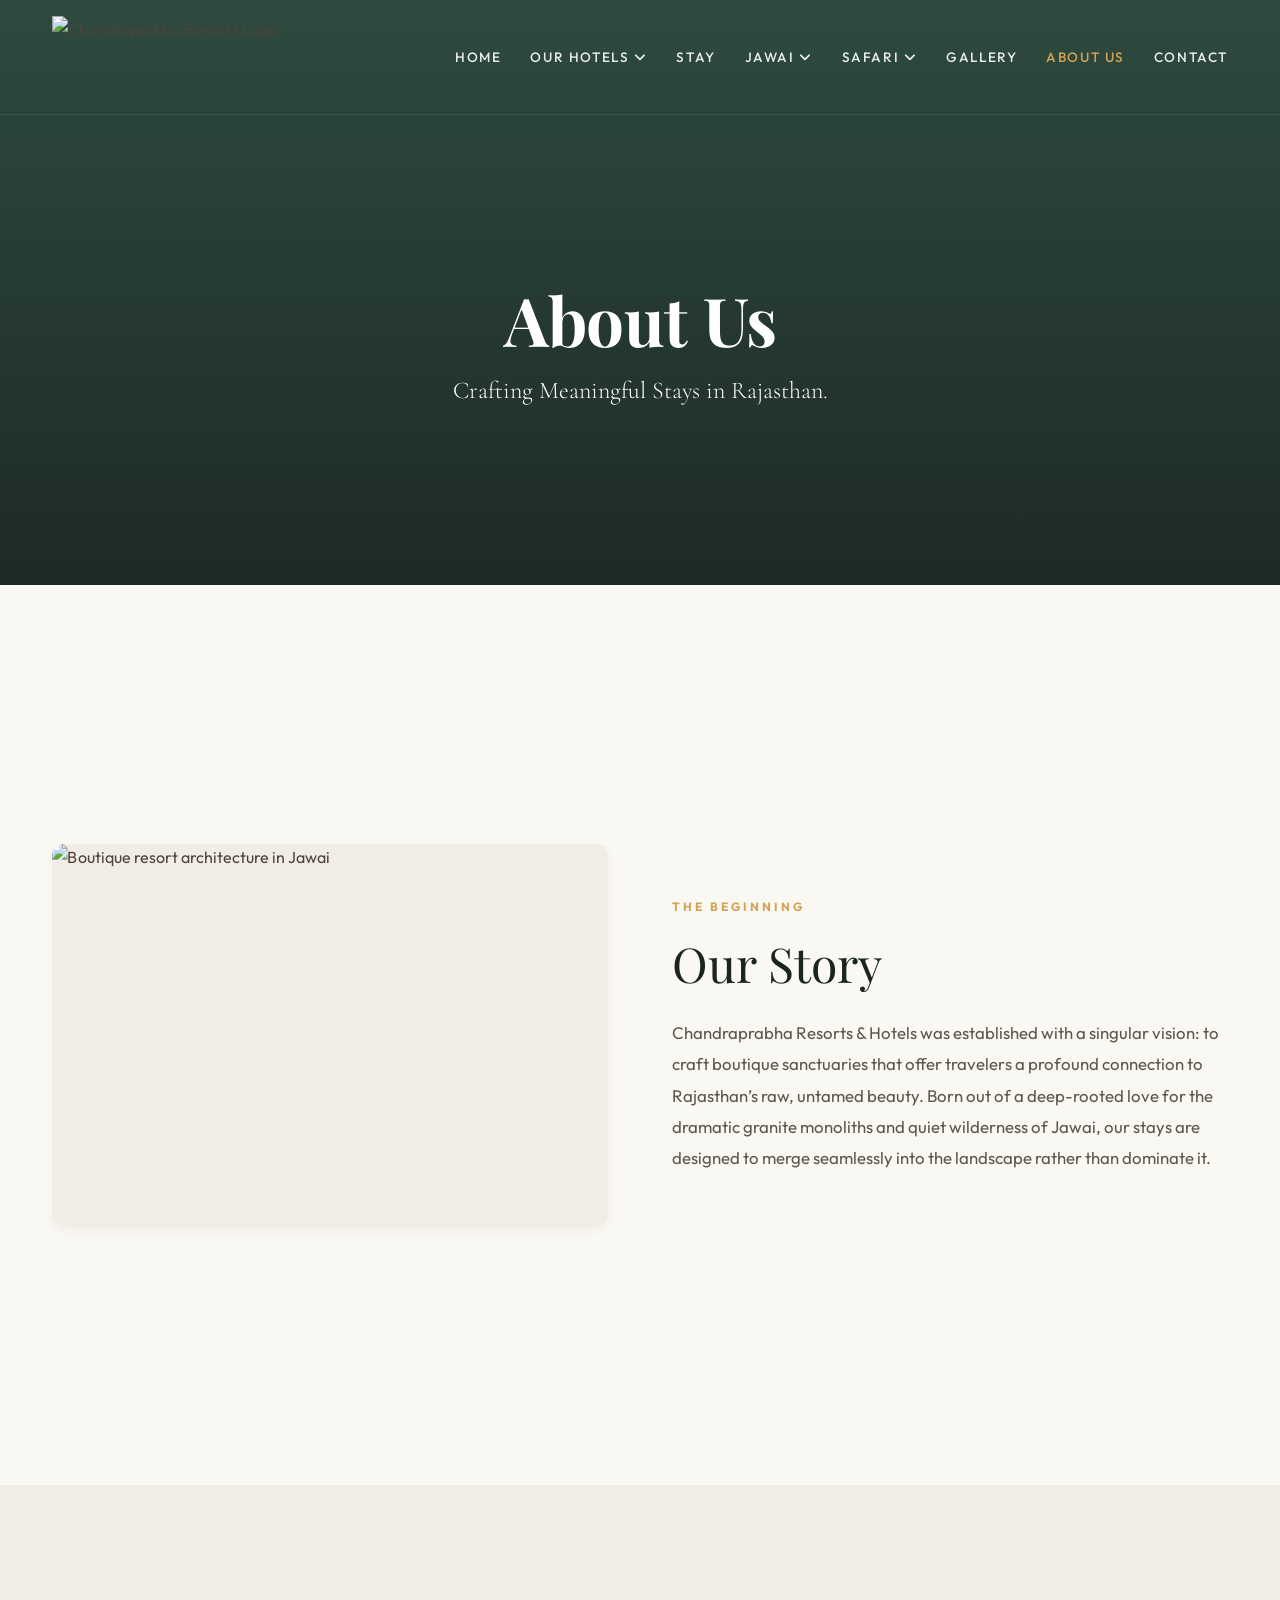
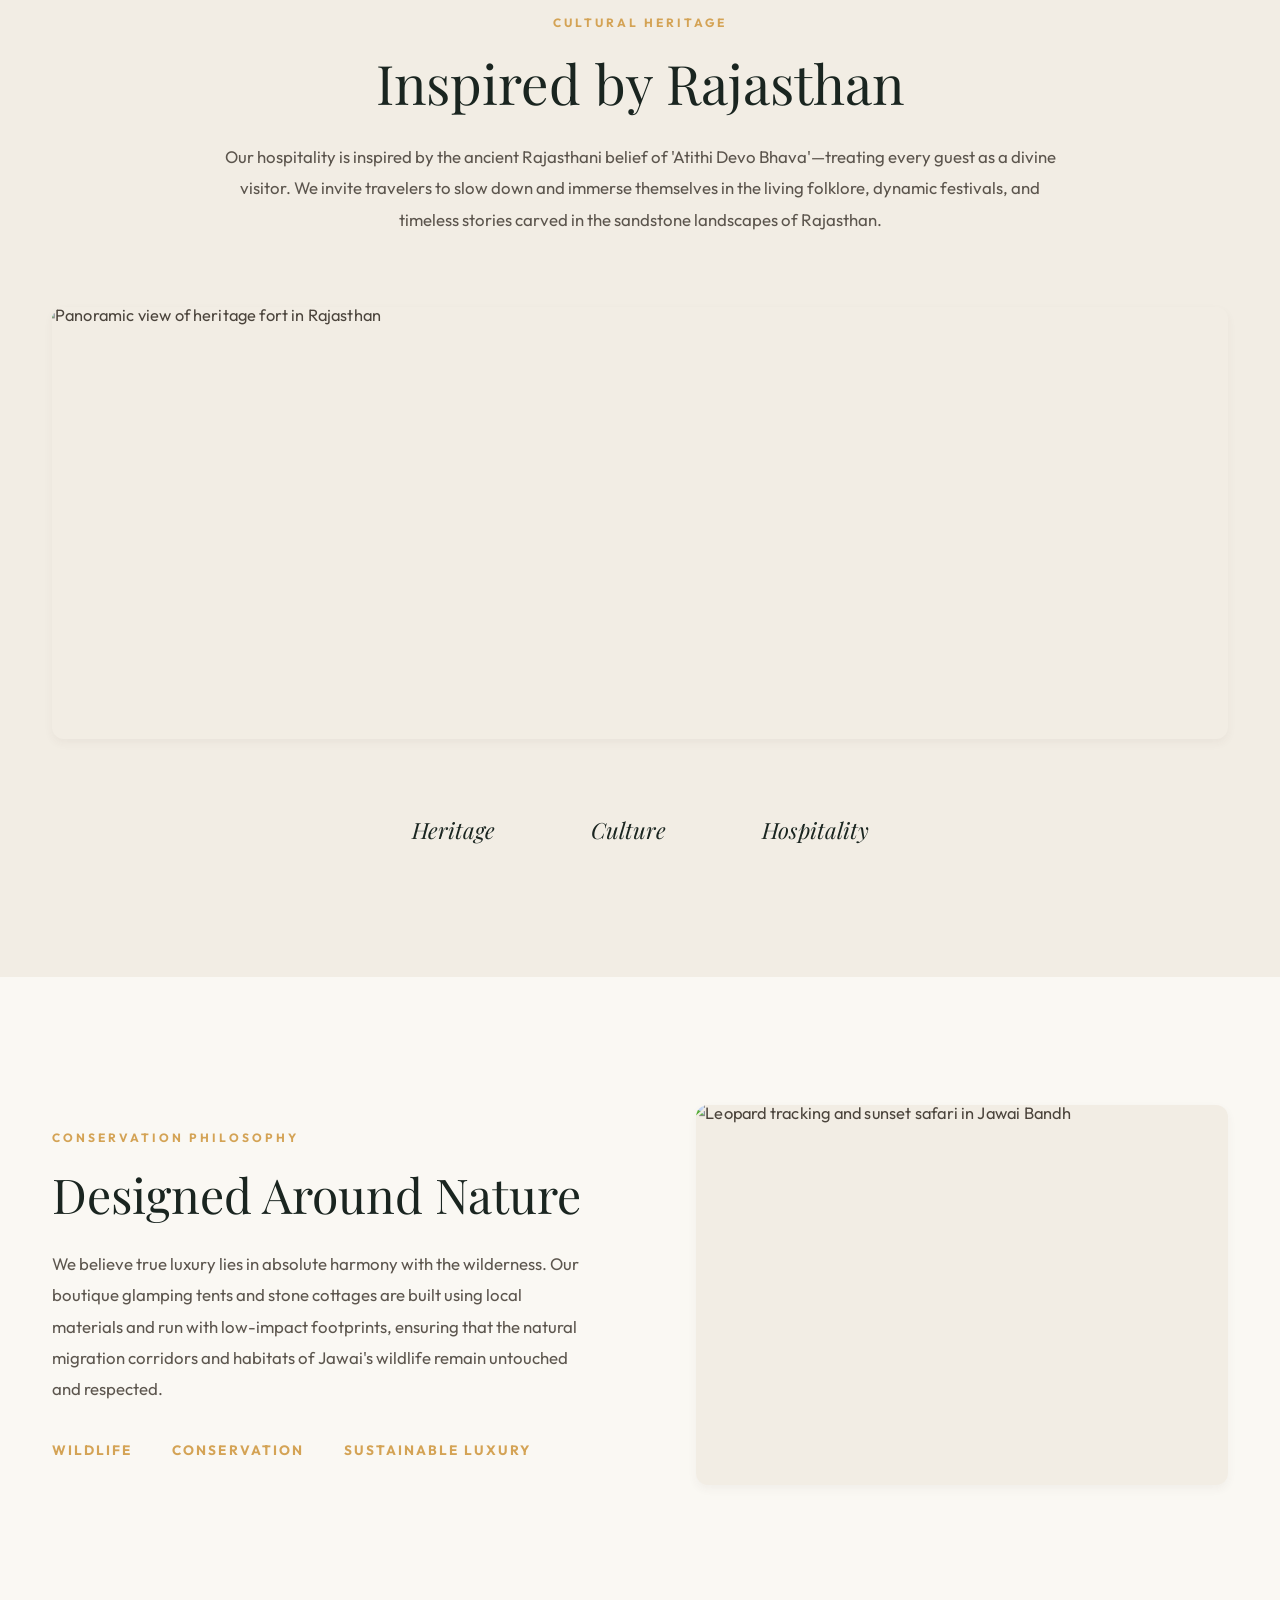
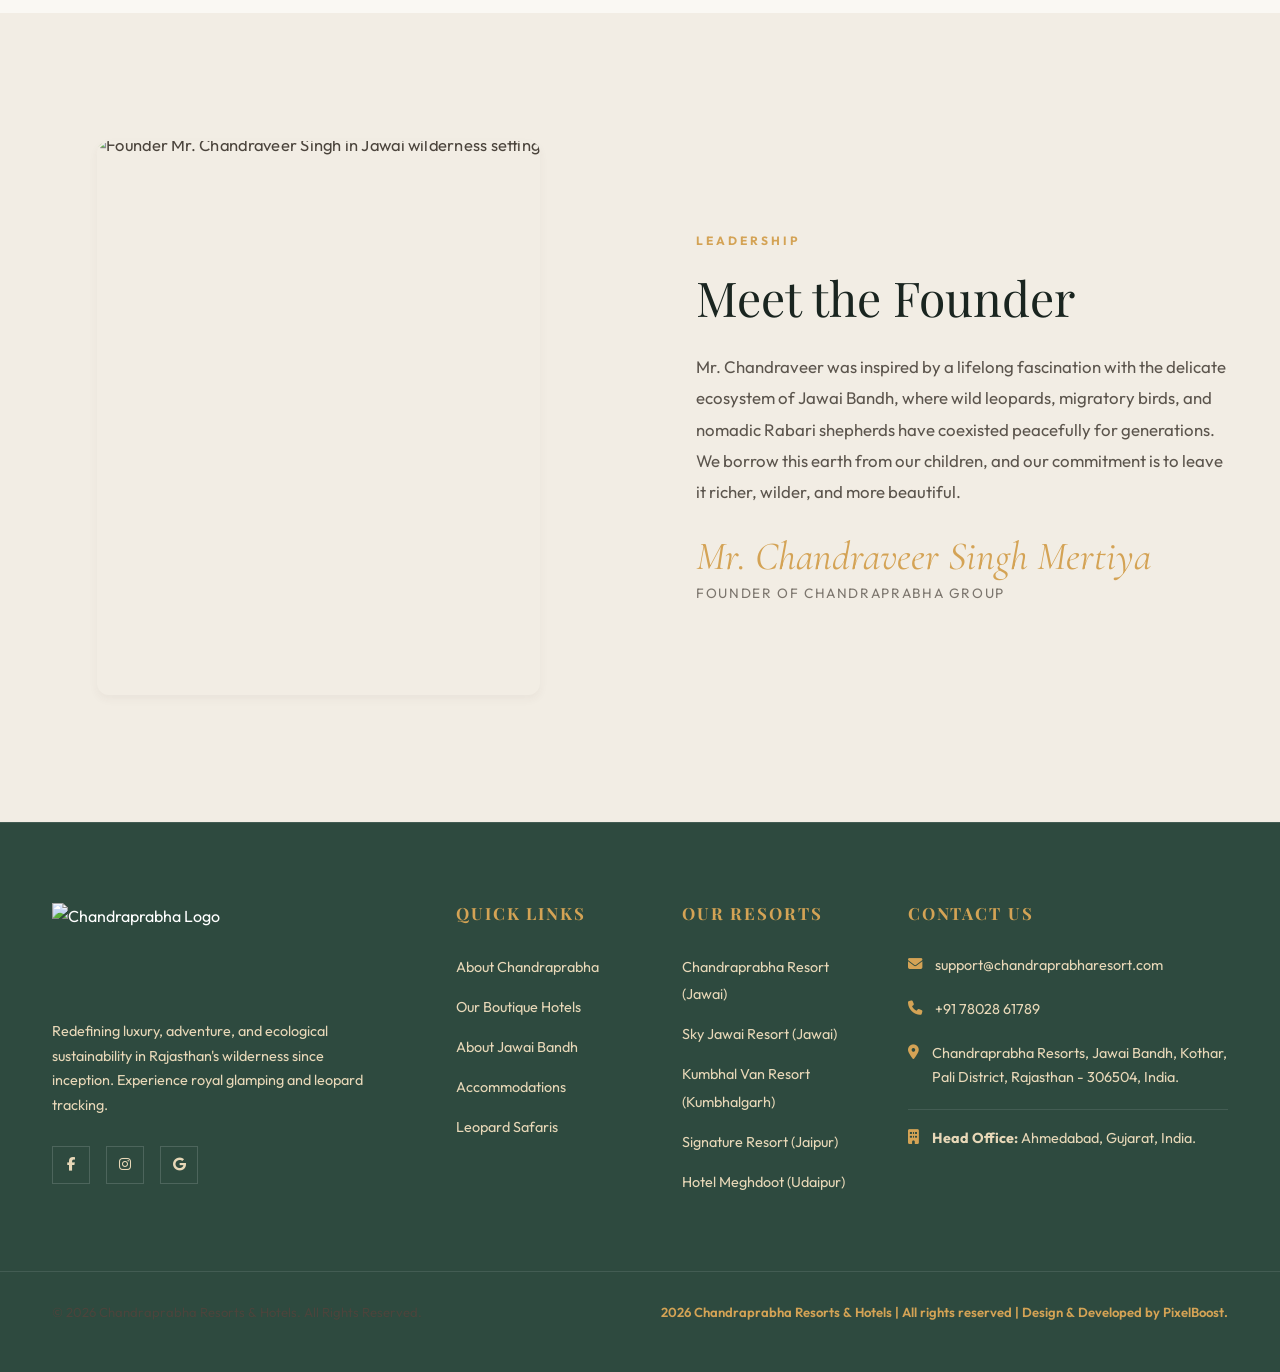
==== about.html @ 7a031c1e "Add files via upload" ====
<!DOCTYPE html>
<html lang="en">

<head>
    <meta charset="UTF-8">
    <meta name="viewport" content="width=device-width, initial-scale=1.0">
    <title>About Us - Chandraprabha Resorts & Hotels</title>

    <!-- Meta Tags -->
    <meta name="keywords"
        content="about chandraprabha resorts, luxury hospitality rajasthan, founder chandraveer singh, jawai eco-resort, boutique luxury stays" />
    <meta name="description"
        content="Discover the story and philosophy behind Chandraprabha Resorts & Hotels. Learn about our founder's vision for combining boutique luxury stays with wilderness conservation." />

    <!-- Google Fonts -->
    <link rel="preconnect" href="https://fonts.googleapis.com">
    <link rel="preconnect" href="https://fonts.gstatic.com" crossorigin>
    <link
        href="https://fonts.googleapis.com/css2?family=Cormorant+Garamond:ital,wght@0,300;0,400;0,500;0,600;0,700;1,300;1,400;1,500;1,600;1,700&family=Outfit:wght@300;400;500;600;700;800&family=Playfair+Display:ital,wght@0,400;0,600;0,700;1,400&display=swap"
        rel="stylesheet">

    <!-- FontAwesome Icons -->
    <link rel="stylesheet" href="https://cdnjs.cloudflare.com/ajax/libs/font-awesome/6.5.2/css/all.min.css"
        integrity="sha512-SnH5WK+bZxgPHs44uWIX+LLJAJ9/2PkPKZ5QiAj6Ta86w+fsb2TkcmfRyVX3pBnMFcV7oQPJkl9QevSCWr3W6A=="
        crossorigin="anonymous" referrerpolicy="no-referrer" />

    <!-- Custom CSS Styles -->
    <link rel="stylesheet" href="style.css">
    <link rel="stylesheet" href="about.css">
</head>

<body class="about-destination-page">

    <!-- Header / Navbar -->
    <header class="site-header">
        <div class="main-nav-container">
            <div class="container flex-between">
                <div class="logo">
                    <a href="index.html">
                        <img src="chandraprabha-logo.png" alt="Chandraprabha Resorts Logo" class="logo-img">
                    </a>
                </div>

                <nav class="navbar" id="navbar">
                    <ul class="nav-menu">
                        <li><a href="index.html#home" class="nav-link">Home</a></li>
                        <li class="dropdown">
                            <a href="hotels.html" class="nav-link dropdown-toggle">Our Hotels <i
                                    class="fa fa-angle-down"></i></a>
                            <ul class="dropdown-menu">
                                <li><a href="hotels.html#chandraprabha-resort">Chandraprabha Resort</a></li>
                                <li><a href="hotels.html#sky-jawai-resort">Sky Jawai Resort</a></li>
                                <li><a href="hotels.html#kumbhal-van-resort">Kumbhal Van Resort</a></li>
                                <li><a href="hotels.html#signature-resort">Signature Resort</a></li>
                                <li><a href="hotels.html#hotel-meghdoot">Hotel Meghdoot</a></li>
                            </ul>
                        </li>
                        <li><a href="index.html#accommodations" class="nav-link">Stay</a></li>
                        <li class="dropdown">
                            <a href="jawai.html" class="nav-link dropdown-toggle">Jawai <i
                                    class="fa fa-angle-down"></i></a>
                            <ul class="dropdown-menu">
                                <li><a href="jawai.html#essence">Overview</a></li>
                                <li><a href="jawai.html#perspectives">Wildlife</a></li>
                                <li><a href="jawai.html#experiences">Experiences</a></li>
                                <li><a href="jawai.html#seasons">Seasons</a></li>
                                <li><a href="jawai.html#travel-info">Travel Guide</a></li>
                                <li><a href="jawai.html#faq">FAQs</a></li>
                            </ul>
                        </li>
                        <li class="dropdown">
                            <a href="draft_safari.html" class="nav-link dropdown-toggle">Safari <i
                                    class="fa fa-angle-down"></i></a>
                            <ul class="dropdown-menu">
                                <li><a href="draft_safari.html#safari-intro">Wildlife Safari</a></li>
                                <li><a href="draft_safari.html#jawai-experience">The Jawai Experience</a></li>
                                <li><a href="draft_safari.html#safari-experiences">Safari Experiences</a></li>
                                <li><a href="draft_safari.html#wildlife-showcase">Jawai Wildlife</a></li>
                                <li><a href="draft_safari.html#plan-safari">Plan Your Safari</a></li>
                            </ul>
                        </li>
                        <li><a href="gallery.html" class="nav-link">Gallery</a></li>
                        <li><a href="about.html" class="nav-link active">About Us</a></li>
                        <li><a href="contact.html" class="nav-link">Contact</a></li>
                    </ul>
                </nav>
            </div>
        </div>
    </header>

    <!-- HERO SECTION -->
    <section class="about-hero-banner">
        <div class="about-hero-bg"
            style="background-image: url('https://images.unsplash.com/photo-1542718610-a1d656d1884c?q=80&w=1600&auto=format&fit=crop');">
        </div>
        <div class="about-hero-overlay"></div>

        <div class="container">
            <div class="about-hero-content">
                <h1>About Us</h1>
                <p>Crafting Meaningful Stays in Rajasthan.</p>
            </div>
        </div>
    </section>

    <!-- SECTION 1 — THE BEGINNING -->
    <section class="about-editorial-section bg-light-cream about-section-beginning">
        <div class="container">
            <div class="editorial-grid-left-img">
                <div class="editorial-img-wrapper aspect-portrait fade-in-left">
                    <img src="https://images.unsplash.com/photo-1582719508461-905c673771fd?q=80&w=800&auto=format&fit=crop"
                        alt="Boutique resort architecture in Jawai">
                </div>
                <div class="editorial-content-col fade-in-right">
                    <span class="editorial-eyebrow">THE BEGINNING</span>
                    <h2 class="editorial-heading">Our Story</h2>
                    <p class="editorial-desc">Chandraprabha Resorts & Hotels was established with a singular vision: to
                        craft boutique sanctuaries that offer travelers a profound connection to Rajasthan’s raw,
                        untamed beauty. Born out of a deep-rooted love for the dramatic granite monoliths and quiet
                        wilderness of Jawai, our stays are designed to merge seamlessly into the landscape rather than
                        dominate it.</p>
                </div>
            </div>
        </div>
    </section>

    <!-- SECTION 2 — INSPIRED BY RAJASTHAN -->
    <section class="about-editorial-section bg-sand">
        <div class="container">
            <div class="editorial-centered fade-in">
                <span class="editorial-eyebrow">CULTURAL HERITAGE</span>
                <h2 class="editorial-heading">Inspired by Rajasthan</h2>
                <p class="editorial-desc">Our hospitality is inspired by the ancient Rajasthani belief of 'Atithi Devo
                    Bhava'—treating every guest as a divine visitor. We invite travelers to slow down and immerse
                    themselves in the living folklore, dynamic festivals, and timeless stories carved in the sandstone
                    landscapes of Rajasthan.</p>
            </div>

            <div class="editorial-panoramic-wrapper fade-in">
                <img src="https://www.ercotravels.com/blog/wp-content/uploads/2024/01/mehrangarh-fort-jodhpur-rajasthan-india.jpg"
                    alt="Panoramic view of heritage fort in Rajasthan">
            </div>

            <ul class="horizontal-highlights-list fade-in">
                <li class="horizontal-highlight-item">Heritage</li>
                <li class="horizontal-highlight-item">Culture</li>
                <li class="horizontal-highlight-item">Hospitality</li>
            </ul>
        </div>
    </section>

    <!-- SECTION 3 — DESIGNED AROUND NATURE -->
    <section class="about-editorial-section bg-light-cream">
        <div class="container">
            <div class="editorial-grid-right-img">
                <div class="editorial-content-col fade-in-left">
                    <span class="editorial-eyebrow">CONSERVATION PHILOSOPHY</span>
                    <h2 class="editorial-heading">Designed Around Nature</h2>
                    <p class="editorial-desc">We believe true luxury lies in absolute harmony with the wilderness. Our
                        boutique glamping tents and stone cottages are built using local materials and run with
                        low-impact footprints, ensuring that the natural migration corridors and habitats of Jawai's
                        wildlife remain untouched and respected.</p>

                    <ul class="nature-highlights-list">
                        <li class="nature-highlight-item">Wildlife</li>
                        <li class="nature-highlight-item">Conservation</li>
                        <li class="nature-highlight-item">Sustainable Luxury</li>
                    </ul>
                </div>
                <div class="editorial-img-wrapper aspect-landscape fade-in-right">
                    <img src="https://images.unsplash.com/photo-1542718610-a1d656d1884c?q=80&w=800&auto=format&fit=crop"
                        alt="Leopard tracking and sunset safari in Jawai Bandh">
                </div>
            </div>
        </div>
    </section>

    <!-- SECTION 4 — MEET THE FOUNDER -->
    <section class="about-editorial-section bg-sand">
        <div class="container">
            <div class="founder-editorial-grid">
                <div class="founder-portrait-wrapper fade-in-left">
                    <img src="https://chandraprabharesort.com/images/Owner-Of-Chandraprabha-Group.webp"
                        alt="Founder Mr. Chandraveer Singh in Jawai wilderness settings">
                </div>
                <div class="founder-editorial-content fade-in-right">
                    <span class="editorial-eyebrow">LEADERSHIP</span>
                    <h2 class="editorial-heading">Meet the Founder</h2>
                    <p class="editorial-desc">Mr. Chandraveer was inspired by a lifelong fascination with the delicate
                        ecosystem of Jawai Bandh, where wild leopards, migratory birds, and nomadic Rabari shepherds
                        have coexisted peacefully for generations. We borrow this earth from our children, and our
                        commitment is to leave it richer, wilder, and more beautiful.</p>

                    <span class="founder-signature">Mr. Chandraveer Singh Mertiya</span>
                    <span class="founder-designation">Founder of Chandraprabha Group</span>
                </div>
            </div>
        </div>
    </section>

    <!-- Homepage Booking Modal (Reused across pages, wireframe links directly with script.js) -->
    <div id="homepage-booking-modal" class="hotels-modal">
        <div class="hotels-modal-content">
            <div class="hotels-modal-header">
                <h3>Bespoke Stay Inquiry</h3>
                <p>Begin planning your journey across our luxury boutique collections.</p>
                <button class="homepage-modal-close" aria-label="Close Modal"
                    style="position: absolute; top: 1.8rem; right: 2.4rem; background: transparent; border: none; color: var(--text-light-muted); font-size: 1.5rem; cursor: pointer;">&times;</button>
            </div>
            <div class="hotels-modal-body">
                <form id="homepage-booking-form" class="hotels-booking-form">
                    <div class="hotels-form-row">
                        <div class="hotels-form-group">
                            <label for="home-book-name">Your Full Name</label>
                            <input type="text" id="home-book-name" placeholder="Mahima Tilwani" required>
                        </div>
                        <div class="hotels-form-group">
                            <label for="home-book-email">Email Address</label>
                            <input type="email" id="home-book-email" placeholder="mahima@example.com" required>
                        </div>
                    </div>

                    <div class="hotels-form-row">
                        <div class="hotels-form-group">
                            <label for="home-book-phone">Phone Number</label>
                            <input type="tel" id="home-book-phone" placeholder="+91 98765 43210" required>
                        </div>
                        <div class="hotels-form-group">
                            <label for="home-book-property">Preferred Property</label>
                            <select id="home-book-property" required>
                                <option value="" disabled selected>Select a stay collection</option>
                                <option value="chandraprabha-resort">Chandraprabha Resort (Jawai)</option>
                                <option value="sky-jawai-resort">Sky Jawai Resort (Jawai)</option>
                                <option value="kumbhal-van-resort">Kumbhal Van Resort (Kumbhalgarh)</option>
                                <option value="signature-resort">Signature Resort, Jaipur (Royal Heritage)</option>
                                <option value="hotel-meghdoot">Hotel Meghdoot, Udaipur (City Comfort)</option>
                            </select>
                        </div>
                    </div>

                    <div class="hotels-form-row">
                        <div class="hotels-form-group">
                            <label for="home-book-checkin">Estimated Check-In</label>
                            <input type="date" id="home-book-checkin" required>
                        </div>
                        <div class="hotels-form-group">
                            <label for="home-book-checkout">Estimated Check-Out</label>
                            <input type="date" id="home-book-checkout" required>
                        </div>
                    </div>

                    <div class="hotels-form-row">
                        <div class="hotels-form-group">
                            <label for="home-book-guests">Guests</label>
                            <select id="home-book-guests" required>
                                <option value="1">1 Guest</option>
                                <option value="2" selected>2 Guests</option>
                                <option value="3">3 Guests</option>
                                <option value="4+">4+ Guests</option>
                            </select>
                        </div>
                        <div class="hotels-form-group">
                            <label for="home-book-requests">Safari or Stay Preferences</label>
                            <input type="text" id="home-book-requests"
                                placeholder="Photography gears, Rabari walks, dietary needs">
                        </div>
                    </div>

                    <div class="hotels-form-group full-width" style="margin-top: 1rem;">
                        <button type="submit" class="btn btn-primary home-submit-btn"
                            style="width: 100%; padding: 1rem;">Submit Inquiry</button>
                    </div>
                </form>
            </div>
        </div>
    </div>

    <!-- Success Modal -->
    <div id="success-modal" class="modal">
        <div class="modal-content glassmorphism">
            <span class="close-modal">&times;</span>
            <div class="modal-icon"><i class="fa-solid fa-circle-check"></i></div>
            <h2>Request Submitted Successfully!</h2>
            <p>Thank you for reaching out to Chandraprabha Resorts. Our reservation manager will contact you at your
                phone number and email shortly with tailored packages and custom pricing.</p>
            <button class="btn btn-primary close-modal-btn">Great, thank you</button>
        </div>
    </div>

    <!-- Footer Section -->
    <footer class="site-footer">
        <div class="container footer-grid">
            <!-- Footer col 1 -->
            <div class="footer-col brand-col">
                <img src="chandraprabha-logo.png" alt="Chandraprabha Logo" class="footer-logo">
                <p>Redefining luxury, adventure, and ecological sustainability in Rajasthan's wilderness since
                    inception. Experience royal glamping and leopard tracking.</p>
                <div class="footer-socials">
                    <a href="https://www.facebook.com/profile.php?id=61554737843110" target="_blank"><i
                            class="fab fa-facebook-f"></i></a>
                    <a href="https://www.instagram.com/chandraprabharesorts_jawai/" target="_blank"><i
                            class="fab fa-instagram"></i></a>
                    <a href="https://g.co/kgs/aW9tJNs" target="_blank"><i class="fab fa-google"></i></a>
                </div>
            </div>

            <!-- Footer col 2 -->
            <div class="footer-col">
                <h4>Quick Links</h4>
                <ul class="footer-links">
                    <li><a href="index.html#about">About Chandraprabha</a></li>
                    <li><a href="hotels.html">Our Boutique Hotels</a></li>
                    <li><a href="jawai.html">About Jawai Bandh</a></li>
                    <li><a href="index.html#accommodations">Accommodations</a></li>
                    <li><a href="draft_safari.html">Leopard Safaris</a></li>
                </ul>
            </div>

            <!-- Footer col 3 -->
            <div class="footer-col">
                <h4>Our Resorts</h4>
                <ul class="footer-links">
                    <li><a href="hotels.html#chandraprabha-resort">Chandraprabha Resort (Jawai)</a></li>
                    <li><a href="hotels.html#sky-jawai-resort">Sky Jawai Resort (Jawai)</a></li>
                    <li><a href="hotels.html#kumbhal-van-resort">Kumbhal Van Resort (Kumbhalgarh)</a></li>
                    <li><a href="hotels.html#signature-resort">Signature Resort (Jaipur)</a></li>
                    <li><a href="hotels.html#hotel-meghdoot">Hotel Meghdoot (Udaipur)</a></li>
                </ul>
            </div>

            <!-- Footer col 4 -->
            <div class="footer-col contact-col">
                <h4>Contact Us</h4>
                <p class="contact-item"><i class="fa-solid fa-envelope"></i> <a
                        href="mailto:support@chandraprabharesort.com">support@chandraprabharesort.com</a></p>
                <p class="contact-item"><i class="fa-solid fa-phone"></i> <a href="tel:+917802861789">+91 78028
                        61789</a></p>
                <p class="contact-item"><i class="fa-solid fa-location-dot"></i> <span>Chandraprabha Resorts, Jawai
                        Bandh, Kothar, Pali District, Rajasthan - 306504, India.</span></p>
                <p class="contact-item head-office"><i class="fa-solid fa-building"></i> <span><strong>Head
                            Office:</strong> Ahmedabad, Gujarat, India.</span></p>
            </div>
        </div>

        <div class="footer-bottom">
            <div class="container flex-between">
                <p>&copy; 2026 Chandraprabha Resorts & Hotels. All Rights Reserved.</p>
                <p class="credits">2026 Chandraprabha Resorts & Hotels | All rights reserved | Design & Developed by
                    <a href="https://pixelboost.in">PixelBoost.</a>
                </p>
            </div>
        </div>
    </footer>

    <!-- Core Scripts -->
    <script src="script.js"></script>
    <script src="about.js"></script>
</body>

</html>
---- style.css ----
/* ==========================================================================
   CHANDRAPRABHA RESORTS & HOTELS - CUSTOMIZED STYLESHEET
   Aesthetic: Desert Luxury / Golden Yellow & Sand
   ========================================================================== */

/* --- Custom Properties / Design System --- */
:root {
    --bg-dark: #2E4A3F;           /* Forest Green (Brand Theme Accent) */
    --bg-dark-accent: #262019;    /* Dark Charcoal Gold */
    --bg-light: #F2EDE4;          /* Bone White */
    --bg-light-accent: #FAF8F3;   /* Warm Ivory */
    
    /* Golden Yellow Theme replacing green */
    --primary: #D4A355;           /* Safari Gold */
    --primary-hover: #C4903A;     /* Golden Tan */
    --primary-rgb: 212, 163, 85;
    
    --secondary: #C4903A;         /* Golden Tan */
    --accent: #E5A93C;            /* Golden Yellow */
    --accent-hover: #C4903A;
    --accent-rgb: 229, 169, 60;
    
    --white: #FFFFFF;
    --hero-overlay: rgba(0, 0, 0, 0.35);
    --card-bg: #FFFFFF;
    --border-color: #E8D8B8;      /* Soft Sand */
    
    /* Typography */
    --font-heading: 'Playfair Display', Georgia, serif;
    --font-body: 'Outfit', sans-serif;
    
    /* Text colors */
    --text-dark: #4B443C;         /* Charcoal Brown */
    --text-headings: #1A2520;     /* Forest Shadow */
    --text-light: #FFFFFF;
    --text-light-muted: #E8D8B8;  /* Soft Sand */
    
    /* Shadows & Transitions */
    --shadow-sm: 0 4px 10px rgba(75, 68, 60, 0.05);
    --shadow-md: 0 10px 30px rgba(26, 37, 32, 0.08);
    --shadow-lg: 0 20px 50px rgba(26, 37, 32, 0.15);
    --transition-smooth: all 0.5s cubic-bezier(0.16, 1, 0.3, 1);
    --transition-fast: all 0.25s cubic-bezier(0.16, 1, 0.3, 1);
}

/* --- Base & Reset --- */
* {
    margin: 0;
    padding: 0;
    box-sizing: border-box;
}

html {
    scroll-behavior: smooth;
    font-size: 16px;
    -webkit-font-smoothing: antialiased;
}

body {
    font-family: var(--font-body);
    font-size: 1rem;
    line-height: 1.7;
    color: var(--text-dark);
    background-color: var(--bg-light);
    overflow-x: hidden;
}

h1, h2, h3, h4, h5, h6 {
    font-family: var(--font-heading);
    color: var(--text-headings);
    font-weight: 700;
    line-height: 1.25;
}

p {
    margin-bottom: 1.2rem;
    font-weight: 400;
    color: var(--text-dark);
}

a {
    text-decoration: none;
    color: inherit;
    transition: var(--transition-fast);
}

img {
    max-width: 100%;
    height: auto;
    display: block;
}

ul {
    list-style: none;
}

/* --- Utility Classes --- */
.container {
    width: 100%;
    max-width: 1240px;
    margin: 0 auto;
    padding: 0 2rem;
}

.flex-between {
    display: flex;
    justify-content: space-between;
    align-items: center;
}

.grid-2 {
    display: grid;
    grid-template-columns: repeat(2, 1fr);
    gap: 3rem;
}

.grid-3 {
    display: grid;
    grid-template-columns: repeat(3, 1fr);
    gap: 1.5rem; /* Reduced gap */
}

.grid-4 {
    display: grid;
    grid-template-columns: repeat(4, 1fr);
    gap: 1.5rem;
}

.py-large {
    padding: 6rem 0;
}

.py-small-section {
    padding: 3rem 0;
}

/* Viewport height section for Highlights */
.full-height-section {
    min-height: 100vh;
    display: flex;
    align-items: center;
    justify-content: center;
    box-sizing: border-box;
}

.mt-large {
    margin-top: 3rem;
}

.mt-medium {
    margin-top: 1.5rem;
}

.text-center {
    text-align: center;
}

.align-center {
    align-items: center;
}

.section-bg-dark {
    background-color: var(--bg-dark);
    color: var(--text-light);
}

.section-bg-dark h1,
.section-bg-dark h2,
.section-bg-dark h3,
.section-bg-dark p {
    color: var(--text-light);
}

.section-bg-dark p {
    color: var(--text-light-muted);
}

.text-accent {
    color: var(--primary) !important;
}

/* --- Section Header Styles --- */
.section-header {
    margin-bottom: 3.5rem;
}

.sub-title {
    font-family: var(--font-body);
    font-size: 0.85rem;
    font-weight: 700;
    text-transform: uppercase;
    letter-spacing: 0.25rem;
    color: var(--primary);
    display: block;
    margin-bottom: 0.75rem;
}

.section-bg-dark .sub-title {
    color: var(--accent);
}

.section-header h2 {
    font-size: 2.5rem;
    margin-bottom: 1rem;
    color: var(--text-headings);
}

.accent-line {
    width: 60px;
    height: 3px;
    background-color: var(--primary);
    margin-bottom: 1.5rem;
}

.section-bg-dark .accent-line {
    background-color: var(--accent);
}

.accent-line.center {
    margin-left: auto;
    margin-right: auto;
}

.section-desc {
    max-width: 650px;
    margin: 0 auto;
    font-size: 1.1rem;
    color: var(--text-dark);
}

/* --- Button Styles (Elliptical Shape) --- */
.btn {
    display: inline-flex;
    align-items: center;
    justify-content: center;
    padding: 0.95rem 2.2rem;
    font-family: var(--font-body);
    font-size: 0.85rem;
    font-weight: 600;
    text-transform: uppercase;
    letter-spacing: 0.15rem;
    border-radius: 50px; /* ellipse/pill shape */
    border: 2px solid transparent;
    cursor: pointer;
    transition: var(--transition-fast);
}

.btn-primary {
    background-color: var(--primary);
    color: var(--white);
}

.btn-primary:hover {
    background-color: var(--primary-hover);
    transform: translateY(-2px);
    box-shadow: 0 10px 20px rgba(var(--primary-rgb), 0.2);
}

.btn-accent {
    background-color: var(--accent);
    color: var(--white);
}

.btn-accent:hover {
    background-color: var(--accent-hover);
    transform: translateY(-2px);
    box-shadow: 0 10px 20px rgba(var(--accent-rgb), 0.2);
}

.btn-outline {
    background-color: transparent;
    border-color: var(--white);
    color: var(--white);
}

.btn-outline:hover {
    background-color: var(--white);
    color: var(--bg-dark);
    transform: translateY(-2px);
}

.btn-primary-link {
    font-family: var(--font-body);
    font-size: 0.85rem;
    font-weight: 700;
    text-transform: uppercase;
    letter-spacing: 0.1rem;
    color: var(--primary);
    display: inline-flex;
    align-items: center;
    gap: 0.5rem;
}

.btn-primary-link i {
    transition: transform 0.25s ease;
}

.btn-primary-link:hover {
    color: var(--primary-hover);
}

.btn-primary-link:hover i {
    transform: translateX(5px);
}

.btn-block {
    display: flex;
    width: 100%;
}

.btn-sm {
    padding: 0.6rem 1.4rem;
    font-size: 0.75rem;
}

/* --- Header / Navbar --- */
.site-header {
    position: absolute;
    top: 0;
    left: 0;
    width: 100%;
    z-index: 1000;
    transition: var(--transition-smooth);
}

/* Main Nav Container padding adjusted for larger logo size */
.main-nav-container {
    padding: 1rem 0; 
    transition: var(--transition-smooth);
    border-bottom: 1px solid rgba(255,255,255,0.08);
}

/* ── Sticky: white navbar with earthy-green text ── */
.site-header.sticky {
    position: fixed;
    top: 0;
    background-color: #ffffff;
    box-shadow: 0 2px 20px rgba(26, 37, 32, 0.10);
}

.site-header.sticky .main-nav-container {
    padding: 0.5rem 0;
    background-color: rgba(255, 255, 255, 0.97);
    backdrop-filter: blur(12px);
    border-bottom: 1px solid rgba(44, 59, 46, 0.10);
}

.logo-img {
    height: 82px; /* Increased logo size further */
    width: auto;
    display: block;
    transition: var(--transition-smooth);
}

.site-header.sticky .logo-img {
    height: 60px; /* Increased sticky logo size */
}

/* Nav Menu */
.nav-menu {
    display: flex;
    gap: 1.8rem;
}

.nav-link {
    font-family: var(--font-body);
    font-size: 0.85rem;
    font-weight: 500;
    text-transform: uppercase;
    letter-spacing: 0.1rem;
    color: rgba(255, 255, 255, 0.9);
    padding: 0.5rem 0;
    position: relative;
    transition: color 0.25s ease;
}

/* Underline hover effect removed */
.nav-link::after {
    display: none !important;
}

.nav-link:hover, .nav-link.active {
    color: var(--primary);
}

/* Sticky state — earthy green matching logo */
.site-header.sticky .nav-link {
    color: #2C3B2E;   /* earthy forest green — logo palette */
}

.site-header.sticky .nav-link:hover,
.site-header.sticky .nav-link.active {
    color: var(--primary);  /* golden on hover stays the same */
}

/* Mobile hamburger bars go dark on white nav */
.site-header.sticky .mobile-nav-toggle .bar {
    background-color: #2C3B2E;
}

/* Dropdown Menu */
.dropdown {
    position: relative;
}

.dropdown-menu {
    position: absolute;
    top: 100%;
    left: 50%;
    transform: translateX(-50%) translateY(20px);
    background-color: var(--bg-dark);
    border: 1px solid rgba(255,255,255,0.1);
    min-width: 220px;
    opacity: 0;
    visibility: hidden;
    transition: var(--transition-fast);
    box-shadow: var(--shadow-lg);
    z-index: 100;
    padding: 0.75rem 0;
}

.dropdown:hover .dropdown-menu {
    opacity: 1;
    visibility: visible;
    transform: translateX(-50%) translateY(5px);
}

.dropdown-menu a {
    display: block;
    padding: 0.6rem 1.5rem;
    font-size: 0.8rem;
    font-weight: 500;
    text-transform: uppercase;
    letter-spacing: 0.08rem;
    color: rgba(255,255,255,0.8);
}

.dropdown-menu a:hover {
    background-color: rgba(212, 163, 85, 0.1);
    color: var(--primary);
}

/* Sticky dropdown — white bg, earthy green text */
.site-header.sticky .dropdown-menu {
    background-color: #ffffff;
    border: 1px solid rgba(44, 59, 46, 0.12);
    box-shadow: 0 8px 30px rgba(26, 37, 32, 0.10);
}

.site-header.sticky .dropdown-menu a {
    color: #2C3B2E;
}

.site-header.sticky .dropdown-menu a:hover {
    background-color: rgba(212, 163, 85, 0.08);
    color: var(--primary);
}

.nav-action {
    display: flex;
    align-items: center;
    gap: 1.5rem;
}

/* Mobile Nav Toggle */
.mobile-nav-toggle {
    display: none;
    flex-direction: column;
    justify-content: space-between;
    width: 26px;
    height: 19px;
    background: transparent;
    border: none;
    cursor: pointer;
    padding: 0;
    z-index: 1100;
}

.mobile-nav-toggle .bar {
    width: 100%;
    height: 2px;
    background-color: #fff;
    transition: var(--transition-fast);
}

/* --- Hero Slider (Constant Centered Text Layout) --- */
.hero-slider-section {
    position: relative;
    height: 100vh;
    min-height: 650px;
    overflow: hidden;
}

.hero-slider {
    position: relative;
    height: 100%;
    width: 100%;
}

.hero-slide {
    position: absolute;
    top: 0;
    left: 0;
    width: 100%;
    height: 100%;
    background-size: cover;
    background-position: center;
    background-repeat: no-repeat;
    opacity: 0;
    visibility: hidden;
    transition: opacity 0.3s cubic-bezier(0.4, 0, 0.2, 1), visibility 0.3s; /* Smooth 0.3s transition */
    display: flex;
    align-items: center;
    z-index: 1;
}

.hero-slide.active {
    opacity: 1;
    visibility: visible;
    z-index: 2;
}

/* Constant text overlay styled in center of slider */
.hero-overlay-container {
    position: absolute;
    top: 0;
    left: 0;
    width: 100%;
    height: 100%;
    display: flex;
    align-items: center;
    justify-content: center;
    z-index: 5;
}

.hero-content {
    color: var(--white);
    max-width: 900px;
    padding: 0 2rem;
    display: flex;
    flex-direction: column;
    align-items: center;
    justify-content: center;
    text-align: center;
}

.hero-badge {
    font-size: 0.85rem;
    font-weight: 700;
    text-transform: uppercase;
    letter-spacing: 0.3rem;
    color: var(--primary);
    margin-bottom: 1.2rem;
    display: block;
    line-height: 1.2;
}

.hero-content h1 {
    font-size: clamp(2rem, 5.5vw, 4.5rem);
    color: var(--white);
    line-height: 1.15;
    margin-top: 0.5rem;
    margin-bottom: 1.5rem;
    word-wrap: break-word;
    overflow-wrap: break-word;
}

.hero-content h1 span {
    font-style: italic;
    color: var(--primary);
}

.hero-content p {
    font-size: clamp(0.95rem, 1.8vw, 1.15rem);
    color: rgba(255, 255, 255, 0.9);
    max-width: 700px;
    margin-bottom: 2.5rem;
    line-height: 1.6;
}

.hero-buttons {
    display: flex;
    justify-content: center;
    gap: 1.5rem;
    width: 100%;
}

/* Slider Controls */
.slider-nav {
    position: absolute;
    bottom: 4rem;
    right: 2rem;
    display: flex;
    gap: 0.75rem;
    z-index: 10;
}

.slider-btn {
    width: 46px;
    height: 46px;
    border-radius: 0;
    border: 1px solid rgba(255,255,255,0.25);
    background-color: rgba(26, 37, 32, 0.4);
    color: var(--white);
    cursor: pointer;
    display: flex;
    align-items: center;
    justify-content: center;
    transition: var(--transition-fast);
}

.slider-btn:hover {
    background-color: var(--primary);
    border-color: var(--primary);
}

/* Slider Pagination Dots */
.slider-dots {
    position: absolute;
    bottom: 4rem;
    left: 2rem;
    display: flex;
    gap: 0.6rem;
    z-index: 10;
}

.slider-dots .dot {
    width: 10px;
    height: 10px;
    border-radius: 50%;
    background-color: rgba(255,255,255,0.3);
    cursor: pointer;
    transition: var(--transition-fast);
}

.slider-dots .dot.active {
    background-color: var(--primary);
    transform: scale(1.3);
}

/* ============================================================
   HERO VIDEO SECTION
   ============================================================ */
.hero-video-section {
    position: relative;
    width: 100%;
    height: 100vh;
    min-height: 600px;
    overflow: hidden;
}

/* Full-cover video container */
.video-background-container {
    position: absolute;
    inset: 0;
    z-index: 0;
}

.video-background-container video {
    width: 100%;
    height: 100%;
    object-fit: cover;
    object-position: center;
    display: block;
}

/* Gradient overlay — darker at bottom so text pops */
.video-overlay {
    position: absolute;
    inset: 0;
    background: linear-gradient(
        to bottom,
        rgba(26, 37, 32, 0.10) 0%,
        rgba(26, 37, 32, 0.08) 40%,
        rgba(26, 37, 32, 0.72) 100%
    );
    z-index: 1;
}

/* Content block — pinned to bottom-center inside video */
.hero-video-content {
    position: absolute;
    bottom: 5.5rem;
    left: 0;
    right: 0;
    z-index: 5;
    text-align: center;
    padding: 0 2rem;
    display: flex;
    flex-direction: column;
    align-items: center;
    gap: 1.4rem;
}

/* Title in theme golden-yellow */
.hero-video-title {
    font-family: var(--font-heading);
    font-size: clamp(1.8rem, 4vw, 3.6rem);
    font-weight: 700;
    color: var(--primary);          /* Safari Gold — matches theme */
    line-height: 1.2;
    letter-spacing: 0.02em;
    text-shadow: 0 2px 24px rgba(0, 0, 0, 0.55);
    margin: 0;
}

/* Hero buttons row (Explore sits just below title) */
.hero-buttons {
    display: flex;
    justify-content: center;
    gap: 1.2rem;
}

/* ─── Video Controls: bottom-left, transparent / frosted glass ─── */
.video-controls {
    position: absolute;
    bottom: 2rem;
    left: 2rem;
    z-index: 10;
    display: flex;
    gap: 0.55rem;
    align-items: center;
}

.video-control-btn {
    width: 38px;
    height: 38px;
    border-radius: 50%;
    background-color: rgba(255, 255, 255, 0.10);
    border: 1px solid rgba(255, 255, 255, 0.22);
    color: rgba(255, 255, 255, 0.82);
    cursor: pointer;
    display: flex;
    align-items: center;
    justify-content: center;
    font-size: 0.88rem;
    transition: var(--transition-fast);
    backdrop-filter: blur(8px);
    -webkit-backdrop-filter: blur(8px);
    padding: 0;
    outline: none;
}

.video-control-btn:hover {
    background-color: rgba(212, 163, 85, 0.28);
    border-color: var(--primary);
    color: var(--primary);
}

/* Responsive */
@media (max-width: 768px) {
    .hero-video-content {
        bottom: 4rem;
    }
    .hero-video-title {
        font-size: clamp(1.5rem, 6vw, 2.4rem);
    }
    .video-controls {
        bottom: 1.2rem;
        left: 1.2rem;
    }
}

/* --- Highlights Section --- */
.highlights-section {
    background-color: var(--bg-light-accent);
    border-bottom: 1px solid var(--border-color);
}

.highlight-card {
    background-color: var(--white);
    border: 1px solid var(--border-color);
    box-shadow: var(--shadow-sm);
    transition: var(--transition-smooth);
    display: flex;
    flex-direction: column;
    overflow: hidden;
}

.highlight-card:hover {
    transform: translateY(-5px);
    box-shadow: var(--shadow-md);
}

.highlight-img-wrapper {
    width: 100%;
    height: 220px; /* Slightly taller for full screen balance */
    overflow: hidden;
}

.highlight-img {
    width: 100%;
    height: 100%;
    object-fit: cover;
    transition: transform 0.6s ease;
}

.highlight-card:hover .highlight-img {
    transform: scale(1.05);
}

.highlight-content {
    padding: 1.8rem;
}

.highlight-content h3 {
    font-size: 1.25rem;
    margin-bottom: 0.6rem;
    color: var(--text-headings);
}

.highlight-content p {
    font-size: 0.9rem;
    margin-bottom: 0;
    color: var(--text-dark);
    line-height: 1.5;
}

/* --- Highlights Redesign Section (Two-Column Split) --- */
.highlights-redesign-section {
    background-color: var(--bg-light-accent);
    padding-top: 5rem;
    padding-bottom: 0;
    overflow: hidden;
}

.highlights-section-header {
    margin-bottom: 3.5rem;
}

.highlights-section-header .main-title {
    font-size: clamp(2rem, 3.5vw, 2.8rem);
    color: var(--text-headings);
    margin-bottom: 1rem;
}

.intro-desc-p {
    font-size: 1.05rem;
    color: var(--text-dark);
    max-width: 620px;
    margin: 0 auto;
    line-height: 1.7;
}

.highlight-text-link {
    color: var(--primary);
    font-weight: 600;
}

/* Full-width two-column split container */
.highlights-split-container {
    display: grid;
    grid-template-columns: 1fr 1fr;
    min-height: 540px;
    width: 100%;
    margin-top: 3rem;
}

/* --- Left Column --- */
.highlight-split-left {
    position: relative;
    background-color: var(--bg-light-accent);
    display: flex;
    flex-direction: column;
    align-items: center;
    padding: 0 2rem 0 2rem;
    overflow: hidden;
}

/* Large watermark brand text */
.brand-signature-wrapper {
    width: 100%;
    overflow: hidden;
    margin-bottom: 1rem;
    text-align: center;
}

.brand-signature-text {
    font-family: var(--font-heading);
    font-size: clamp(1.6rem, 3.2vw, 2.8rem);
    font-weight: 300;
    letter-spacing: 0.18em;
    text-transform: uppercase;
    color: transparent;
    -webkit-text-stroke: 1.5px rgba(180, 150, 100, 0.4);
    display: inline-block;
    line-height: 1;
    white-space: nowrap;
    user-select: none;
    width: 100%;
    text-align: center;
}

/* Single image */
.highlight-split-image-container {
    width: 100%;
    flex: 1;
    overflow: hidden;
    max-height: 380px;
}

.highlight-split-image {
    width: 100%;
    height: 100%;
    object-fit: cover;
    object-position: center;
    display: block;
    transition: transform 0.8s ease;
}

.highlight-split-image-container:hover .highlight-split-image {
    transform: scale(1.04);
}

/* --- Right Column --- */
.highlight-split-right {
    background-color: var(--bg-light);
    display: flex;
    align-items: center;
}

.highlight-beige-card {
    padding: 4rem 3.5rem 4rem 3.5rem;
    width: 100%;
}

.card-sub-title {
    font-family: var(--font-body);
    font-size: 0.8rem;
    font-weight: 700;
    text-transform: uppercase;
    letter-spacing: 0.3rem;
    color: var(--primary);
    display: block;
    margin-bottom: 1rem;
}

.card-title {
    font-size: clamp(1.8rem, 3vw, 2.6rem);
    color: var(--text-headings);
    margin-bottom: 1.5rem;
    line-height: 1.2;
}

.highlight-desc-p {
    font-size: 0.95rem;
    color: var(--text-dark);
    line-height: 1.75;
    margin-bottom: 1.2rem;
}

/* Responsive: stack on mobile */
@media (max-width: 900px) {
    .highlights-split-container {
        grid-template-columns: 1fr;
    }

    .highlight-split-left {
        padding: 3rem 2rem;
        min-height: 360px;
    }

    .highlight-split-image-container {
        max-height: 280px;
    }

    .brand-signature-text {
        font-size: 1.4rem;
        letter-spacing: 0.12em;
    }

    .highlight-beige-card {
        padding: 3rem 2rem;
    }
}

/* --- About Section (Light background now) --- */
.about-section {
    background-color: var(--bg-light-accent);
}

.stats-grid {
    display: flex;
    gap: 2.5rem;
    margin-top: 2.5rem;
}

.stat-number {
    font-family: var(--font-heading);
    font-size: 2.5rem;
    font-weight: 700;
    color: var(--primary);
    display: block;
    line-height: 1;
}

.stat-label {
    font-size: 0.85rem;
    text-transform: uppercase;
    letter-spacing: 0.08rem;
    color: var(--text-dark);
}

.image-wrapper-about {
    position: relative;
    height: 480px;
    width: 100%;
}

.img-back {
    position: absolute;
    bottom: 0;
    left: 0;
    width: 75%;
    height: 75%;
    object-fit: cover;
    box-shadow: var(--shadow-md);
}

.img-front {
    position: absolute;
    top: 0;
    right: 0;
    width: 70%;
    height: 75%;
    object-fit: cover;
    border: 6px solid var(--bg-light-accent);
    box-shadow: var(--shadow-lg);
    z-index: 2;
}

/* --- Properties Section (Grid of 5 Hotels, Expanded width & reduced whitespace) --- */
.hotels-grid.compact-grid {
    display: grid;
    grid-template-columns: repeat(6, 1fr);
    gap: 1.2rem; /* Reduced gap/whitespaces between cards */
}

/* Grid item spanning to maximize width */
.hotels-grid.compact-grid .property-card:nth-child(1),
.hotels-grid.compact-grid .property-card:nth-child(2),
.hotels-grid.compact-grid .property-card:nth-child(3) {
    grid-column: span 2;
}

.hotels-grid.compact-grid .property-card:nth-child(4) {
    grid-column: 2 / span 2;
}

.hotels-grid.compact-grid .property-card:nth-child(5) {
    grid-column: 4 / span 2;
}

/* ============================================================
   HOTELS MINIMAL CUSTOM GRID (2 on Row 1, 3 on Row 2)
   ============================================================ */
.hotels-grid-minimal {
    display: grid;
    grid-template-columns: repeat(6, 1fr);
    gap: 2.4rem;
    padding-top: 2.4rem;
    padding-bottom: 4rem;
}

/* Card 1 & 2 span 3 columns each (2 items in row 1) */
.hotels-grid-minimal .hg-card:nth-child(1),
.hotels-grid-minimal .hg-card:nth-child(2) {
    grid-column: span 3;
}

/* Card 3, 4 & 5 span 2 columns each (3 items in row 2) */
.hotels-grid-minimal .hg-card:nth-child(3),
.hotels-grid-minimal .hg-card:nth-child(4),
.hotels-grid-minimal .hg-card:nth-child(5) {
    grid-column: span 2;
}

/* Card 5 alone on row — centered, half-width */
.hg-card-wide {
    grid-column: 1 / -1;
    max-width: 50%;
    justify-self: center;
    width: 100%;
}

.hg-card {
    background: var(--white);
    display: flex;
    flex-direction: column;
    border-bottom: 2px solid transparent;
    transition: border-color 0.3s ease, box-shadow 0.3s ease;
}

.hg-card:hover {
    border-bottom-color: var(--primary);
    box-shadow: 0 6px 28px rgba(26, 37, 32, 0.07);
}

/* Image */
.hg-img {
    position: relative;
    overflow: hidden;
    height: 280px;
    background: var(--bg-dark);
}

.hg-img img {
    width: 100%;
    height: 100%;
    object-fit: cover;
    display: block;
    transition: transform 0.7s ease;
}

.hg-card:hover .hg-img img {
    transform: scale(1.04);
}

/* Tag */
.hg-tag {
    position: absolute;
    top: 1rem;
    left: 0;
    background: var(--primary);
    color: var(--white);
    font-size: 0.68rem;
    font-weight: 700;
    text-transform: uppercase;
    letter-spacing: 0.12rem;
    padding: 0.28rem 0.85rem;
}

/* Body */
.hg-body {
    padding: 1.4rem 1.6rem 1.6rem;
    border-left: 3px solid var(--primary);
    display: flex;
    flex-direction: column;
    gap: 0.45rem;
    flex: 1;
}

.hg-title {
    font-family: var(--font-heading);
    font-size: 1.3rem;
    font-weight: 700;
    color: var(--text-headings);
    margin: 0;
}

.hg-loc {
    font-size: 0.75rem;
    font-weight: 600;
    color: var(--primary);
    text-transform: uppercase;
    letter-spacing: 0.07rem;
    margin: 0;
}

.hg-loc i { margin-right: 0.3rem; }

.hg-desc {
    font-size: 0.85rem;
    color: var(--text-dark);
    line-height: 1.6;
    margin: 0 0 0.5rem;
    flex: 1;
}

/* Responsive */
@media (max-width: 768px) {
    .hotels-grid-minimal { 
        grid-template-columns: 1fr; 
        gap: 1.6rem; 
    }
    .hotels-grid-minimal .hg-card {
        grid-column: auto !important;
    }
    .hg-img { height: 220px; }
}


    position: relative;
    width: 100%;
    padding: 0 0 3.5rem;
    overflow: hidden;          /* hides the overflowing adjacent slides */
    background: var(--bg-light-accent);
}

.hotels-slideshow-viewport {
    overflow: hidden;
    width: 100%;
}

.hotels-slideshow-track {
    display: flex;
    transition: transform 0.65s cubic-bezier(0.25, 0.46, 0.45, 0.94);
    will-change: transform;
}

/* Each slide: 70% of container width, gaps handled by margin */
.hotel-slide {
    flex-shrink: 0;
    width: 70%;
    margin: 0 1.5%;
    opacity: 0.45;
    transform: scale(0.96);
    transition: opacity 0.55s ease, transform 0.55s ease;
    pointer-events: none;
}

.hotel-slide.active {
    opacity: 1;
    transform: scale(1);
    pointer-events: auto;
}

/* Image container */
.hotel-slide-image {
    position: relative;
    overflow: hidden;
    height: 460px;
    background: var(--bg-dark);
}

.hotel-slide-image img {
    width: 100%;
    height: 100%;
    object-fit: cover;
    display: block;
    transition: transform 0.9s ease;
}

.hotel-slide.active .hotel-slide-image img:hover {
    transform: scale(1.03);
}

/* Tag badge */
.hotel-slide-tag {
    position: absolute;
    top: 1.2rem;
    left: 1.2rem;
    background: var(--primary);
    color: var(--white);
    font-size: 0.72rem;
    font-weight: 700;
    text-transform: uppercase;
    letter-spacing: 0.1rem;
    padding: 0.3rem 0.9rem;
}

/* Caption bar below image */
.hotel-slide-caption {
    display: flex;
    justify-content: space-between;
    align-items: center;
    background: var(--white);
    padding: 1.4rem 1.8rem;
    border-left: 3px solid var(--primary);
    gap: 1.5rem;
}

.caption-text h3 {
    font-family: var(--font-heading);
    font-size: 1.5rem;
    color: var(--text-headings);
    margin-bottom: 0.2rem;
    font-weight: 700;
}

.caption-location {
    font-size: 0.82rem;
    color: var(--primary);
    font-weight: 600;
    text-transform: uppercase;
    letter-spacing: 0.06rem;
    margin-bottom: 0.4rem;
}

.caption-location i { margin-right: 0.3rem; }

.caption-desc {
    font-size: 0.88rem;
    color: var(--text-dark);
    line-height: 1.55;
    margin: 0;
    max-width: 520px;
}

.btn-caption-link {
    font-family: var(--font-body);
    font-size: 0.78rem;
    font-weight: 700;
    text-transform: uppercase;
    letter-spacing: 0.12rem;
    color: var(--white);
    background-color: var(--primary);   /* Safari Gold — matches logo */
    display: inline-flex;
    align-items: center;
    gap: 0.5rem;
    white-space: nowrap;
    padding: 0.65rem 1.2rem;
    border: 2px solid var(--primary);
    transition: background-color 0.22s ease, color 0.22s ease, border-color 0.22s ease;
    flex-shrink: 0;
}

.btn-caption-link:hover {
    background-color: var(--primary-hover);
    border-color: var(--primary-hover);
    color: #1A2520;                      /* deep dark — logo forest shadow */
}
.btn-caption-link i { transition: transform 0.2s ease; }
.btn-caption-link:hover i { transform: translateX(4px); }

/* Hotel Grid Actions Flex Layout */
.hg-actions {
    display: flex;
    gap: 0.5rem;
    width: 100%;
    margin-top: auto; /* Push actions container to bottom of card body */
}

.hg-actions .btn-caption-link {
    flex: 1;
    justify-content: center;
    padding: 0.65rem 0.3rem;
    font-size: 0.72rem;
    letter-spacing: 0.04rem;
}

/* Arrow buttons */
.hs-arrow {
    position: absolute;
    top: calc(460px / 2 - 22px);   /* vertically center on image */
    z-index: 20;
    width: 44px;
    height: 44px;
    border-radius: 50%;
    background: rgba(255,255,255,0.92);
    border: 1px solid var(--border-color);
    color: var(--text-headings);
    cursor: pointer;
    display: flex;
    align-items: center;
    justify-content: center;
    font-size: 0.85rem;
    transition: var(--transition-fast);
    box-shadow: 0 4px 12px rgba(26,37,32,0.12);
}

.hs-arrow:hover {
    background: var(--primary);
    color: var(--white);
    border-color: var(--primary);
}

.hs-arrow-prev { left: 2%; }
.hs-arrow-next { right: 2%; }

/* arrows always active — no disabled state needed (circular loop) */

/* Slide counter */
.hs-counter {
    position: absolute;
    bottom: 1.2rem;
    right: 50%;
    transform: translateX(50%);
    font-size: 0.8rem;
    font-weight: 600;
    letter-spacing: 0.15rem;
    color: var(--text-dark);
    text-transform: uppercase;
}

/* Responsive */
@media (max-width: 900px) {
    .hotel-slide { width: 82%; margin: 0 1%; }
    .hotel-slide-image { height: 320px; }
    .hs-arrow { top: calc(320px / 2 - 22px); }
    .hotel-slide-caption { flex-direction: column; align-items: flex-start; }
}

@media (max-width: 600px) {
    .hotel-slide { width: 90%; margin: 0 0.5%; }
    .hotel-slide-image { height: 240px; }
    .hs-arrow { top: calc(240px / 2 - 22px); }
}

.property-card {
    background-color: var(--white);
    box-shadow: var(--shadow-sm);
    transition: var(--transition-smooth);
    border: 1px solid var(--border-color);
}

.property-card:hover {
    transform: translateY(-8px);
    box-shadow: var(--shadow-lg);
}

.property-img {
    position: relative;
    overflow: hidden;
    height: 250px;
}

.property-img img {
    width: 100%;
    height: 100%;
    object-fit: cover;
    transition: transform 0.8s ease;
}

.property-card:hover .property-img img {
    transform: scale(1.08);
}

.property-tag {
    position: absolute;
    top: 1rem;
    left: 1rem;
    background-color: var(--primary);
    color: var(--white);
    padding: 0.3rem 0.8rem;
    font-size: 0.75rem;
    text-transform: uppercase;
    letter-spacing: 0.08rem;
    font-weight: 600;
}

.property-details {
    padding: 1.8rem;
}

.property-details h3 {
    font-size: 1.35rem;
    margin-bottom: 0.4rem;
    color: var(--text-headings);
}

.property-details .location {
    font-size: 0.85rem;
    color: var(--primary);
    font-weight: 600;
    margin-bottom: 1rem;
}

.property-details .location i {
    margin-right: 0.3rem;
}

.property-details .description {
    font-size: 0.9rem;
    margin-bottom: 1.2rem;
    height: 85px;
    overflow: hidden;
    line-height: 1.6;
}

.amenities-list {
    display: flex;
    gap: 1rem;
    border-top: 1px solid var(--border-color);
    padding-top: 1rem;
    margin-bottom: 1.2rem;
    font-size: 0.8rem;
    color: var(--text-dark);
}

.amenities-list li {
    display: flex;
    align-items: center;
    gap: 0.3rem;
}

.amenities-list i {
    color: var(--primary);
}

/* --- About Jawai Section (Image Zoom Animation Card Layout) --- */
.attraction-card-zoom {
    background-color: var(--bg-dark-accent);
    border: 1px solid rgba(255,255,255,0.08);
    box-shadow: var(--shadow-sm);
    transition: var(--transition-smooth);
    overflow: hidden;
    display: flex;
    flex-direction: column;
}

.attraction-card-zoom:hover {
    transform: translateY(-8px);
    box-shadow: var(--shadow-lg);
}

.attraction-card-zoom .attraction-img-wrapper {
    overflow: hidden;
    height: 240px;
    width: 100%;
}

.attraction-card-zoom .attraction-img {
    width: 100%;
    height: 100%;
    object-fit: cover;
    transition: transform 0.8s ease;
}

.attraction-card-zoom:hover .attraction-img {
    transform: scale(1.08); /* Zoom effect similar to stay section */
}

.attraction-card-zoom .attraction-body {
    padding: 1.8rem;
}

.attraction-card-zoom h3 {
    font-size: 1.35rem;
    margin-bottom: 0.6rem;
    color: var(--accent);
}

.attraction-card-zoom p {
    font-size: 0.9rem;
    color: var(--text-light-muted);
    margin-bottom: 1.2rem;
    line-height: 1.6;
}

.attractions-tabs {
    display: flex;
    justify-content: center;
    flex-wrap: wrap;
    gap: 1rem;
}

.tab-badge {
    padding: 0.6rem 1.4rem;
    background-color: rgba(255, 255, 255, 0.04);
    border: 1px solid rgba(255,255,255,0.15);
    font-size: 0.8rem;
    color: var(--text-light-muted);
    font-weight: 500;
    transition: var(--transition-fast);
    cursor: pointer;
}

.tab-badge:hover {
    background-color: var(--primary);
    color: var(--bg-dark);
    border-color: var(--primary);
}

/* --- Accommodations Section --- */
.accommodations-section {
    background-color: var(--bg-light-accent);
}

.room-card {
    background-color: var(--white);
    box-shadow: var(--shadow-sm);
    display: flex;
    flex-direction: column;
    border: 1px solid var(--border-color);
}

.room-gallery {
    height: 320px;
    position: relative;
    overflow: hidden;
}

.room-gallery img {
    width: 100%;
    height: 100%;
    object-fit: cover;
    transition: transform 0.8s ease;
}

.room-card:hover .room-gallery img {
    transform: scale(1.05);
}

.room-content {
    padding: 2.5rem 2rem;
}

.room-meta {
    display: flex;
    gap: 1.5rem;
    font-size: 0.8rem;
    text-transform: uppercase;
    letter-spacing: 0.08rem;
    color: var(--primary);
    font-weight: 600;
    margin-bottom: 0.8rem;
}

.room-meta i {
    margin-right: 0.3rem;
}

.room-card h3 {
    font-size: 1.7rem;
    margin-bottom: 1rem;
    color: var(--text-headings);
}

.room-card p {
    font-size: 0.95rem;
    margin-bottom: 1.5rem;
    height: 100px;
    overflow: hidden;
}

.room-features {
    display: grid;
    grid-template-columns: repeat(2, 1fr);
    gap: 0.75rem;
    margin-bottom: 2rem;
    padding-top: 1.5rem;
    border-top: 1px solid var(--border-color);
}

.room-features li {
    font-size: 0.85rem;
    color: var(--text-dark);
}

.room-features i {
    color: var(--primary);
    margin-right: 0.4rem;
}

.room-booking {
    border-top: 1px solid var(--border-color);
    padding-top: 1.5rem;
}

.room-booking .price span {
    font-size: 0.75rem;
    text-transform: uppercase;
    letter-spacing: 0.05rem;
    color: var(--text-dark);
}

.room-booking h4 {
    font-size: 1.6rem;
    color: var(--primary);
    line-height: 1.1;
}

.room-booking h4 span {
    font-size: 0.9rem;
    font-family: var(--font-body);
    font-weight: 400;
    color: var(--text-dark);
}

/* --- Safari Section --- */
.image-showcase {
    position: relative;
}

.main-safari-img {
    box-shadow: var(--shadow-lg);
}

.safari-badge {
    position: absolute;
    bottom: -1.5rem;
    right: 2rem;
    background-color: var(--primary);
    color: var(--bg-dark);
    padding: 0.8rem 1.8rem;
    font-family: var(--font-body);
    font-weight: 700;
    font-size: 0.85rem;
    text-transform: uppercase;
    letter-spacing: 0.1rem;
    box-shadow: var(--shadow-md);
}

.safari-types {
    display: flex;
    flex-direction: column;
    gap: 1.5rem;
    margin-top: 2rem;
}

.safari-type-item {
    display: flex;
    gap: 1.2rem;
}

.type-icon {
    width: 50px;
    height: 50px;
    background-color: rgba(212, 163, 85, 0.1);
    border: 1px solid rgba(212, 163, 85, 0.2);
    color: var(--primary);
    display: flex;
    align-items: center;
    justify-content: center;
    font-size: 1.3rem;
    flex-shrink: 0;
}

.safari-type-item h4 {
    font-size: 1.15rem;
    margin-bottom: 0.3rem;
    color: var(--text-light);
}

.safari-type-item p {
    font-size: 0.9rem;
    margin-bottom: 0;
}

/* --- Activities Section --- */
.activity-card {
    background-color: var(--white);
    border: 1px solid var(--border-color);
    overflow: hidden;
    transition: var(--transition-smooth);
}

.activity-card:hover {
    transform: translateY(-8px);
    box-shadow: var(--shadow-md);
}

.activity-img-wrapper {
    height: 200px;
    overflow: hidden;
}

.activity-img-wrapper img {
    width: 100%;
    height: 100%;
    object-fit: cover;
    transition: transform 0.6s ease;
}

.activity-card:hover .activity-img-wrapper img {
    transform: scale(1.06);
}

.activity-body {
    padding: 1.8rem;
}

.activity-body h3 {
    font-size: 1.3rem;
    margin-bottom: 0.6rem;
    color: var(--text-headings);
}

.activity-body p {
    font-size: 0.9rem;
    margin-bottom: 0;
}

/* --- Gallery Section --- */
.gallery-grid {
    display: grid;
    grid-template-columns: repeat(3, 1fr);
    gap: 1.2rem;
}

.gallery-item {
    position: relative;
    overflow: hidden;
    height: 260px;
    border: 1px solid var(--border-color);
}

.gallery-item img {
    width: 100%;
    height: 100%;
    object-fit: cover;
    transition: transform 0.8s ease;
}

.gallery-item:hover img {
    transform: scale(1.08);
}

.gallery-overlay {
    position: absolute;
    top: 0;
    left: 0;
    width: 100%;
    height: 100%;
    background: rgba(26, 37, 32, 0.7);
    display: flex;
    align-items: center;
    justify-content: center;
    opacity: 0;
    transition: var(--transition-fast);
}

.gallery-item:hover .gallery-overlay {
    opacity: 1;
}

.gallery-overlay h4 {
    color: var(--white);
    font-size: 1.15rem;
    text-transform: uppercase;
    letter-spacing: 0.1rem;
    border-bottom: 2px solid var(--primary);
    padding-bottom: 0.3rem;
}

/* --- Testimonials Section --- */
.testimonial-slider-container {
    max-width: 800px;
    position: relative;
    overflow: hidden;
    margin: 0 auto;
}

.testimonial-slider {
    position: relative;
    height: 260px;
}

.testimonial-slide {
    position: absolute;
    top: 0;
    left: 0;
    width: 100%;
    height: 100%;
    opacity: 0;
    visibility: hidden;
    transition: opacity 0.8s ease, visibility 0.8s;
    text-align: center;
}

.testimonial-slide.active {
    opacity: 1;
    visibility: visible;
}

.testimonial-slide .stars {
    color: var(--primary);
    font-size: 1.1rem;
    margin-bottom: 1.5rem;
}

.review-text {
    font-size: 1.35rem;
    line-height: 1.6;
    color: var(--text-light) !important;
    font-family: var(--font-heading);
    font-style: italic;
    margin-bottom: 1.5rem;
}

.guest-name {
    font-family: var(--font-body);
    font-size: 1rem;
    color: var(--primary);
    font-weight: 600;
}

.guest-stay {
    font-size: 0.8rem;
    color: var(--text-light-muted);
}

.testimonial-dots {
    display: flex;
    justify-content: center;
    gap: 0.5rem;
    margin-top: 2rem;
}

.t-dot {
    width: 8px;
    height: 8px;
    border-radius: 50%;
    background-color: rgba(255,255,255,0.2);
    cursor: pointer;
    transition: var(--transition-fast);
}

.t-dot.active {
    background-color: var(--primary);
    transform: scale(1.2);
}

/* --- Booking & Contact Form --- */
.booking-section {
    background-color: var(--bg-light-accent);
}

.booking-details h2 {
    font-size: 2.5rem;
    margin-bottom: 1.5rem;
}

.booking-guarantee {
    display: flex;
    flex-direction: column;
    gap: 1.5rem;
    margin-top: 2.5rem;
}

.g-item {
    display: flex;
    gap: 1rem;
}

.g-item i {
    font-size: 1.5rem;
    color: var(--primary);
    margin-top: 0.2rem;
}

.g-item h5 {
    font-size: 1.1rem;
    margin-bottom: 0.2rem;
    color: var(--text-headings);
}

.g-item p {
    font-size: 0.9rem;
    margin-bottom: 0;
}

/* Glassmorphic Form Card */
.glass-form-card {
    background: var(--white);
    border: 1px solid var(--border-color);
    padding: 3rem 2.5rem;
    box-shadow: var(--shadow-md);
}

.glass-form-card h3 {
    font-size: 1.6rem;
    margin-bottom: 1.8rem;
    border-left: 3px solid var(--primary);
    padding-left: 0.8rem;
    color: var(--text-headings);
}

.form-row {
    display: grid;
    grid-template-columns: repeat(2, 1fr);
    gap: 1.2rem;
}

.form-group {
    margin-bottom: 1.2rem;
    display: flex;
    flex-direction: column;
}

.form-group label {
    font-size: 0.78rem;
    text-transform: uppercase;
    letter-spacing: 0.08rem;
    color: var(--text-dark);
    font-weight: 600;
    margin-bottom: 0.4rem;
}

.form-group input,
.form-group select,
.form-group textarea {
    padding: 0.75rem 1rem;
    border: 1px solid var(--border-color);
    background-color: var(--bg-light-accent);
    font-family: var(--font-body);
    font-size: 0.9rem;
    outline: none;
    transition: var(--transition-fast);
    color: var(--text-dark);
}

.form-group input:focus,
.form-group select:focus,
.form-group textarea:focus {
    border-color: var(--primary);
    box-shadow: 0 0 0 3px rgba(212, 163, 85, 0.08);
}

.form-group textarea {
    height: 100px;
    resize: none;
}

/* --- Modals --- */
.modal {
    position: fixed;
    top: 0;
    left: 0;
    width: 100%;
    height: 100%;
    background-color: rgba(26, 37, 32, 0.75);
    z-index: 2000;
    display: flex;
    align-items: center;
    justify-content: center;
    opacity: 0;
    visibility: hidden;
    transition: var(--transition-smooth);
}

.modal.open {
    opacity: 1;
    visibility: visible;
}

.modal-content {
    background-color: var(--white);
    padding: 3rem 2rem;
    width: 90%;
    max-width: 500px;
    text-align: center;
    box-shadow: var(--shadow-lg);
    position: relative;
    border: 1px solid var(--border-color);
    transform: scale(0.85);
    transition: transform 0.5s cubic-bezier(0.16, 1, 0.3, 1);
}

.modal.open .modal-content {
    transform: scale(1);
}

.close-modal {
    position: absolute;
    top: 1rem;
    right: 1.5rem;
    font-size: 2rem;
    cursor: pointer;
    color: var(--text-dark);
}

.modal-icon {
    font-size: 3.5rem;
    color: var(--primary);
    margin-bottom: 1.5rem;
}

.modal-content h2 {
    font-size: 1.8rem;
    margin-bottom: 1rem;
    color: var(--text-headings);
}

.modal-content p {
    font-size: 0.95rem;
    margin-bottom: 2rem;
}

/* --- Footer --- */
.site-footer {
    background-color: var(--bg-dark);
    color: var(--text-light);
    padding: 5rem 0 0;
    border-top: 1px solid rgba(255,255,255,0.1);
}

.footer-grid {
    display: grid;
    grid-template-columns: 2fr repeat(2, 1fr) 1.8fr;
    gap: 3rem;
    padding-bottom: 4rem;
}

.footer-logo {
    height: 92px; /* Increased footer logo size */
    width: auto;
    margin-bottom: 1.5rem;
}

.brand-col p {
    color: var(--text-light-muted);
    font-size: 0.9rem;
    margin-bottom: 1.8rem;
    max-width: 320px;
}

.footer-socials {
    display: flex;
    gap: 1rem;
}

.footer-socials a {
    width: 38px;
    height: 38px;
    border: 1px solid rgba(255,255,255,0.15);
    display: flex;
    align-items: center;
    justify-content: center;
    color: var(--text-light-muted);
    font-size: 0.85rem;
}

.footer-socials a:hover {
    background-color: var(--primary);
    color: var(--bg-dark);
    border-color: var(--primary);
}

.footer-col h4 {
    color: var(--primary);
    font-size: 1.05rem;
    text-transform: uppercase;
    letter-spacing: 0.12rem;
    margin-bottom: 1.8rem;
}

.footer-links li {
    margin-bottom: 0.8rem;
}

.footer-links a {
    color: var(--text-light-muted);
    font-size: 0.9rem;
}

.footer-links a:hover {
    color: var(--white);
    padding-left: 5px;
}

.contact-col .contact-item {
    display: flex;
    gap: 0.8rem;
    font-size: 0.9rem;
    color: var(--text-light-muted);
    margin-bottom: 1.2rem;
}

.contact-col .contact-item a:hover {
    color: var(--white);
}

.contact-col i {
    color: var(--primary);
    margin-top: 0.25rem;
    flex-shrink: 0;
}

.contact-col .head-office {
    border-top: 1px solid rgba(255,255,255,0.1);
    padding-top: 1rem;
    margin-top: 1rem;
}

/* Footer Bottom */
.footer-bottom {
    border-top: 1px solid rgba(255,255,255,0.1);
    padding: 1.8rem 0;
    font-size: 0.82rem;
    color: var(--text-light-muted);
}

.credits {
    color: var(--primary);
    font-weight: 600;
}

/* --- Media Queries / Responsive --- */
@media (max-width: 1200px) {
    .hero-content h1 {
        font-size: 3.5rem;
    }
}

@media (max-width: 991px) {
    .grid-4, .grid-3, .gallery-grid {
        grid-template-columns: repeat(2, 1fr);
    }
    
    .hotels-grid.compact-grid {
        grid-template-columns: repeat(4, 1fr);
    }
    
    .hotels-grid.compact-grid .property-card {
        grid-column: span 2 !important;
    }
    
    .grid-2 {
        grid-template-columns: 1fr;
        gap: 3.5rem;
    }
    
    .footer-grid {
        grid-template-columns: repeat(2, 1fr);
        gap: 3rem;
    }
    
    .image-wrapper-about {
        height: 400px;
    }
    
    .hero-content h1 {
        font-size: 3.2rem;
    }
}

@media (max-width: 768px) {
    .main-nav-container {
        padding: 1rem 0;
        background-color: var(--bg-dark);
    }
    
    .mobile-nav-toggle {
        display: flex;
    }
    
    .navbar {
        position: fixed;
        top: 73px;
        left: -100%;
        width: 100%;
        height: calc(100vh - 73px);
        background-color: var(--bg-dark);
        transition: 0.3s;
        overflow-y: auto;
    }
    
    .navbar.active {
        left: 0;
    }
    
    .nav-menu {
        flex-direction: column;
        align-items: center;
        padding: 3rem 0;
        gap: 1.8rem;
    }
    
    .nav-link {
        font-size: 1rem;
    }
    
    .nav-action .btn {
        display: none;
    }
    
    .mobile-nav-toggle.active .bar:nth-child(1) {
        transform: translateY(8px) rotate(45deg);
    }
    
    .mobile-nav-toggle.active .bar:nth-child(2) {
        opacity: 0;
    }
    
    .mobile-nav-toggle.active .bar:nth-child(3) {
        transform: translateY(-8px) rotate(-45deg);
    }
    
    /* Layouts */
    .grid-4, .grid-3, .grid-2, .gallery-grid {
        grid-template-columns: 1fr;
    }
    
    .hotels-grid.compact-grid {
        grid-template-columns: 1fr;
    }
    
    .hotels-grid.compact-grid .property-card {
        grid-column: span 1 !important;
    }
    
    .py-large {
        padding: 4rem 0;
    }
    
    .section-header h2 {
        font-size: 2.2rem;
    }
    
    .hero-content h1 {
        font-size: 2.2rem;
    }
    
    .hero-buttons {
        flex-direction: column;
        gap: 1rem;
        width: 100%;
    }
    
    .hero-buttons .btn {
        width: 100%;
    }
    
    .hero-slider-section {
        min-height: 500px;
    }
    
    .room-features {
        grid-template-columns: 1fr;
    }
    
    .footer-grid {
        grid-template-columns: 1fr;
        gap: 2.5rem;
    }
    
    .form-row {
        grid-template-columns: 1fr;
        gap: 0;
    }
    
    .logo-img {
        height: 58px;
    }
    
    .site-header.sticky .logo-img {
        height: 48px;
    }
}
/* ==========================================================================
   SAFARI PAGE REDESIGN - PREMIUM EDITORIAL DESIGN SYSTEM
   ========================================================================== */

/* --- Custom Variables for Redesign --- */
:root {
    --transition-slow: all 0.8s cubic-bezier(0.16, 1, 0.3, 1);
    --transition-medium: all 0.5s cubic-bezier(0.16, 1, 0.3, 1);
    --font-editorial: 'Cormorant Garamond', serif;
}

/* --- Section Spacing --- */
.safari-editorial-section {
    padding: 8rem 0;
    overflow: hidden;
}

.safari-editorial-section.bg-light-cream {
    background-color: var(--bg-light-accent);
}

.safari-editorial-section.bg-sand {
    background-color: var(--bg-light);
}

.safari-editorial-section.bg-dark-forest {
    background-color: var(--bg-dark-accent);
    color: var(--text-light);
}

/* --- Typography Enhancements --- */
.editorial-title {
    font-family: var(--font-editorial);
    font-size: clamp(2.5rem, 5vw, 4rem);
    font-weight: 300;
    color: var(--text-headings);
    line-height: 1.15;
    margin-bottom: 2rem;
}

.bg-dark-forest .editorial-title {
    color: var(--text-light);
}

.editorial-title span {
    font-style: italic;
    font-weight: 400;
    color: var(--primary);
}

.editorial-sub {
    font-family: var(--font-body);
    font-size: 0.8rem;
    font-weight: 700;
    text-transform: uppercase;
    letter-spacing: 0.3em;
    color: var(--primary);
    display: block;
    margin-bottom: 1rem;
}

.editorial-lead {
    font-family: var(--font-editorial);
    font-size: 1.5rem;
    font-style: italic;
    line-height: 1.6;
    color: var(--text-dark);
    margin-bottom: 2rem;
    font-weight: 400;
}

.bg-dark-forest .editorial-lead {
    color: var(--text-light-muted);
}

.editorial-body {
    font-family: var(--font-body);
    font-size: 1rem;
    line-height: 1.85;
    color: var(--text-dark);
    opacity: 0.9;
    margin-bottom: 2.5rem;
}

.bg-dark-forest .editorial-body {
    color: var(--white);
    opacity: 0.85;
}

/* ==========================================================================
   SECTION 1 - INTRO BANNER (PANORAMIC BREADCRUMB)
   ========================================================================== */
.safari-intro-banner {
    position: relative;
    height: 50vh;
    min-height: 400px;
    width: 100%;
    overflow: hidden;
    display: flex;
    align-items: center;
    background-color: var(--bg-dark);
    padding-top: 100px; /* Offset for absolute header overlay */
}

.safari-banner-bg {
    position: absolute;
    inset: 0;
    background-size: cover;
    background-position: center;
    transform: scale(1.05);
    transition: transform 0.1s ease-out; /* JavaScript parallax hook */
    z-index: 1;
}

.safari-banner-overlay {
    position: absolute;
    inset: 0;
    background: linear-gradient(to right, 
        rgba(26, 37, 32, 0.75) 0%, 
        rgba(26, 37, 32, 0.5) 50%, 
        rgba(26, 37, 32, 0.2) 100%);
    z-index: 2;
}

.safari-banner-content {
    position: relative;
    z-index: 3;
    max-width: 700px;
    margin: 0 auto;
    text-align: center;
    padding-left: 0;
    opacity: 0;
    transform: translateY(20px);
    transition: opacity 1.2s cubic-bezier(0.16, 1, 0.3, 1), transform 1.2s cubic-bezier(0.16, 1, 0.3, 1);
}

.safari-banner-content.loaded {
    opacity: 1;
    transform: translateY(0);
}

.safari-breadcrumbs {
    font-family: var(--font-body);
    font-size: 0.75rem;
    font-weight: 600;
    text-transform: uppercase;
    letter-spacing: 0.2em;
    color: var(--primary);
    margin-bottom: 1.5rem;
    display: flex;
    align-items: center;
    gap: 0.5rem;
}

.safari-breadcrumbs a {
    color: rgba(255, 255, 255, 0.7);
    transition: var(--transition-fast);
}

.safari-breadcrumbs a:hover {
    color: var(--primary);
}

.safari-breadcrumbs span {
    color: var(--primary);
}

.safari-banner-title {
    font-family: var(--font-editorial);
    font-size: clamp(3rem, 6vw, 4.8rem);
    font-weight: 300;
    color: var(--white);
    line-height: 1.05;
    margin-bottom: 0.5rem;
}

.safari-banner-desc {
    font-family: var(--font-editorial);
    font-size: clamp(1.2rem, 2vw, 1.6rem);
    font-style: italic;
    color: var(--text-light-muted);
    margin-bottom: 2.5rem;
}

#jawai-experience {
    padding: 4.5rem 0; /* Reduced padding to fit in one viewport */
}

.experience-split {
    display: grid;
    grid-template-columns: 1fr 1fr; /* Clean two-column layout */
    gap: 80px; /* Gap between image and text: approximately 70-90px */
    align-items: stretch; /* Image and text share equal visual weight, aligning heights */
}

.experience-image-col {
    display: flex;
    align-items: center;
}

.experience-image-wrapper {
    position: relative;
    overflow: hidden;
    border-radius: 16px; /* Soft rounded corners 12-18px */
    aspect-ratio: 4 / 3; /* Consistent aspect ratio */
    width: 100%;
    height: 100%;
    /* Minimal shadow or no shadow */
    box-shadow: 0 10px 30px rgba(26, 37, 32, 0.04);
}

.experience-image-wrapper img {
    width: 100%;
    height: 100%;
    object-fit: cover;
    transition: transform 1.8s cubic-bezier(0.16, 1, 0.3, 1);
}

.experience-image-wrapper:hover img {
    transform: scale(1.05); /* Subtle micro-animation */
}

.experience-content-col {
    display: flex;
    flex-direction: column;
    justify-content: center;
}

.editorial-eyebrow {
    font-family: var(--font-body);
    font-size: 0.85rem;
    font-weight: 600;
    text-transform: uppercase;
    letter-spacing: 0.2em;
    color: var(--primary);
    margin-bottom: 1rem;
}

.editorial-title {
    font-family: 'Cormorant Garamond', serif; /* Large serif heading */
    font-size: clamp(2.4rem, 4vw, 3.4rem);
    font-weight: 300;
    color: #1A3026; /* Dark forest green */
    line-height: 1.15;
    margin-bottom: 1.8rem;
}

.editorial-title span {
    font-family: 'Cormorant Garamond', serif;
    font-style: italic; /* Elegant italic accent */
    color: var(--primary); /* Warm gold */
}

.editorial-intro {
    font-family: var(--font-body);
    font-size: 1.15rem;
    line-height: 1.8;
    color: #5C564F; /* Comfortable line height, medium grey body */
    margin-bottom: 1.5rem;
    max-width: 500px; /* Maximum width 500px */
}

.editorial-body-text {
    font-family: var(--font-body);
    font-size: 1rem;
    line-height: 1.8;
    color: #6B655D; /* Comfortable line height, medium grey body */
    max-width: 500px; /* Maximum width 500px */
    margin-bottom: 0;
}

/* Statistics Integration - Single Horizontal Strip */
.editorial-stats-strip {
    display: flex;
    justify-content: space-between;
    align-items: center;
    border-top: 1px solid rgba(75, 68, 60, 0.15); /* Thin divider line above the strip */
    padding-top: 2rem; /* Reduced padding from 4rem */
    margin-top: 2.5rem; /* Reduced margin from 6rem */
    width: 100%;
}

.stat-strip-box {
    flex: 1;
    text-align: center;
    display: flex;
    flex-direction: column;
    align-items: center;
    position: relative;
}

/* Optional subtle vertical separators between statistics */
.stat-strip-box:not(:last-child)::after {
    content: "";
    position: absolute;
    right: 0;
    top: 15%;
    height: 70%;
    width: 1px;
    background-color: rgba(75, 68, 60, 0.15);
}

.editorial-stats-strip .stat-val {
    font-family: 'Cormorant Garamond', serif; /* Numbers large and elegant */
    font-size: clamp(2.6rem, 4vw, 3.8rem);
    font-weight: 300;
    color: var(--primary);
    line-height: 1;
    margin-bottom: 0.5rem;
}

.editorial-stats-strip .stat-txt {
    font-family: var(--font-body);
    font-size: 0.75rem;
    font-weight: 600;
    text-transform: uppercase; /* Labels small uppercase */
    letter-spacing: 0.2em; /* Increased letter spacing */
    color: var(--text-dark);
    opacity: 0.8;
}

@media (max-width: 768px) {
    .editorial-stats-strip {
        flex-direction: column;
        gap: 3rem;
        padding-top: 3rem;
        margin-top: 4rem;
    }
    
    .stat-strip-box:not(:last-child)::after {
        display: none;
    }
}

/* ==========================================================================
   SECTION 3 - SAFARI EXPERIENCES (EXPANDING PANELS)
   ========================================================================== */
.experiences-editorial-container {
    width: 100%;
    margin-top: 4rem;
}

.experiences-accordion {
    display: flex;
    width: 100%;
    height: 70vh;
    min-height: 500px;
    gap: 1.25rem;
}

.exp-panel {
    position: relative;
    flex: 1;
    height: 100%;
    overflow: hidden;
    border-radius: 12px;
    cursor: pointer;
    transition: flex 1s cubic-bezier(0.16, 1, 0.3, 1);
}

.exp-panel-bg {
    position: absolute;
    inset: 0;
    background-size: cover;
    background-position: center;
    transition: transform 1.5s cubic-bezier(0.16, 1, 0.3, 1);
    z-index: 1;
}

.exp-panel-overlay {
    position: absolute;
    inset: 0;
    background: linear-gradient(to top, 
        rgba(16, 26, 22, 0.9) 0%, 
        rgba(16, 26, 22, 0.35) 60%, 
        rgba(16, 26, 22, 0.05) 100%);
    z-index: 2;
    transition: background 0.6s ease;
}

.exp-panel-content {
    position: absolute;
    bottom: 3.5rem;
    left: 3rem;
    right: 3rem;
    z-index: 3;
    color: var(--white);
    max-width: 80%;
}

.exp-panel-title {
    font-family: var(--font-editorial);
    font-size: clamp(1.8rem, 3vw, 2.8rem);
    font-weight: 300;
    color: var(--white);
    margin-bottom: 0.6rem;
    line-height: 1.1;
    white-space: nowrap;
}

.exp-panel-desc {
    font-family: var(--font-body);
    font-size: 0.95rem;
    line-height: 1.5;
    color: var(--text-light-muted);
    margin-bottom: 1.8rem;
    opacity: 0;
    transform: translateY(15px);
    transition: opacity 0.7s cubic-bezier(0.16, 1, 0.3, 1), transform 0.7s cubic-bezier(0.16, 1, 0.3, 1);
}

.exp-panel-cta {
    display: inline-flex;
    align-items: center;
    gap: 0.6rem;
    font-family: var(--font-body);
    font-size: 0.8rem;
    font-weight: 700;
    text-transform: uppercase;
    letter-spacing: 0.18em;
    color: var(--primary);
    opacity: 0;
    transform: translateY(15px);
    transition: opacity 0.7s cubic-bezier(0.16, 1, 0.3, 1), transform 0.7s cubic-bezier(0.16, 1, 0.3, 1);
}

.exp-panel-cta i {
    transition: transform 0.3s ease;
}

.exp-panel-cta:hover i {
    transform: translateX(6px);
}

/* Expanded state (only one panel active/hovered at a time on desktop) */
@media (min-width: 993px) {
    .exp-panel:hover {
        flex: 2.8;
    }
    
    .exp-panel:hover .exp-panel-bg {
        transform: scale(1.06);
    }
    
    .exp-panel:hover .exp-panel-overlay {
        background: linear-gradient(to top, 
            rgba(16, 26, 22, 0.92) 0%, 
            rgba(16, 26, 22, 0.45) 50%, 
            rgba(16, 26, 22, 0.1) 100%);
    }

    .exp-panel:hover .exp-panel-desc {
        opacity: 1;
        transform: translateY(0);
        transition-delay: 0.2s;
    }

    .exp-panel:hover .exp-panel-cta {
        opacity: 1;
        transform: translateY(0);
        transition-delay: 0.35s;
    }
}

/* ==========================================================================
   SECTION 4 - WILDLIFE OF JAWAI (ASYMMETRICAL GALLERY)
   ========================================================================== */
.wildlife-editorial-intro {
    max-width: 700px;
    margin-bottom: 5rem;
}

.wildlife-editorial-grid {
    display: grid;
    grid-template-columns: repeat(12, 1fr);
    gap: 3.5rem;
    position: relative;
}

.wildlife-editorial-item {
    position: relative;
    overflow: hidden;
    border-radius: 12px;
    cursor: pointer;
    box-shadow: var(--shadow-md);
}

.wildlife-editorial-item img {
    width: 100%;
    height: 100%;
    object-fit: cover;
    transition: transform 1.5s cubic-bezier(0.16, 1, 0.3, 1);
}

.wildlife-editorial-item .animal-overlay {
    position: absolute;
    inset: 0;
    background: linear-gradient(to top, 
        rgba(26, 37, 32, 0.95) 0%, 
        rgba(26, 37, 32, 0.4) 60%, 
        rgba(26, 37, 32, 0.1) 100%);
    z-index: 2;
    display: flex;
    flex-direction: column;
    justify-content: flex-end;
    padding: 3rem;
    opacity: 0;
    transition: opacity 0.5s cubic-bezier(0.16, 1, 0.3, 1);
}

.wildlife-editorial-item:hover img {
    transform: scale(1.05);
}

.wildlife-editorial-item:hover .animal-overlay {
    opacity: 1;
}

.animal-label {
    font-family: var(--font-body);
    font-size: 0.7rem;
    font-weight: 700;
    text-transform: uppercase;
    letter-spacing: 0.25em;
    color: var(--primary);
    margin-bottom: 0.5rem;
    transform: translateY(15px);
    transition: transform 0.6s cubic-bezier(0.16, 1, 0.3, 1);
}

.animal-name {
    font-family: var(--font-editorial);
    font-size: clamp(2rem, 3.2vw, 2.6rem);
    font-weight: 300;
    color: var(--white);
    margin-bottom: 0.8rem;
    line-height: 1.1;
    transform: translateY(15px);
    transition: transform 0.6s cubic-bezier(0.16, 1, 0.3, 1);
    transition-delay: 0.05s;
}

.animal-fact {
    font-family: var(--font-editorial);
    font-size: 1.1rem;
    font-style: italic;
    color: var(--text-light-muted);
    line-height: 1.4;
    transform: translateY(15px);
    transition: transform 0.6s cubic-bezier(0.16, 1, 0.3, 1);
    transition-delay: 0.12s;
}

.wildlife-editorial-item:hover .animal-label,
.wildlife-editorial-item:hover .animal-name,
.wildlife-editorial-item:hover .animal-fact {
    transform: translateY(0);
}

/* Asymmetry Positions (Large Screen offsets) */
@media (min-width: 993px) {
    /* 1. Leopard - Large vertical left */
    .wildlife-editorial-item.animal-leopard {
        grid-column: span 7;
        grid-row: span 2;
        aspect-ratio: 4 / 5;
    }
    
    /* 2. Hyena - Medium top right */
    .wildlife-editorial-item.animal-hyena {
        grid-column: span 5;
        aspect-ratio: 4 / 3;
        margin-top: 5rem; /* rhythmic drop */
    }
    
    /* 3. Crocodile - Medium bottom center */
    .wildlife-editorial-item.animal-crocodile {
        grid-column: span 5;
        aspect-ratio: 16 / 10;
        margin-top: -3rem; /* overlap effect */
    }

}

/* ==========================================================================
   SECTION 5 - PLAN YOUR SAFARI
   ========================================================================== */
.plan-split {
    display: grid;
    grid-template-columns: 0.95fr 1.05fr;
    gap: 6rem;
    align-items: center;
}

/* Details Table Styling (Editorial look) */
.plan-info-editorial {
    display: flex;
    flex-direction: column;
    gap: 2.2rem;
}

.plan-info-row {
    display: flex;
    align-items: flex-start;
    border-bottom: 1px solid rgba(75, 68, 60, 0.12);
    padding-bottom: 1.8rem;
}

.plan-info-row:last-child {
    border-bottom: none;
    padding-bottom: 0;
}

.plan-info-label {
    width: 32%;
    font-family: var(--font-body);
    font-size: 0.75rem;
    font-weight: 700;
    text-transform: uppercase;
    letter-spacing: 0.18em;
    color: var(--primary);
    padding-top: 0.4rem;
}

.plan-info-value {
    width: 68%;
}

.plan-val-title {
    font-family: var(--font-editorial);
    font-size: 1.5rem;
    font-weight: 400;
    color: var(--text-headings);
    line-height: 1.25;
    margin-bottom: 0.3rem;
}

.plan-val-desc {
    font-family: var(--font-body);
    font-size: 0.9rem;
    color: var(--text-dark);
    opacity: 0.8;
    line-height: 1.5;
}

/* Call to Action card (Visual Centerpiece) */
.plan-cta-card {
    position: relative;
    border-radius: 16px;
    overflow: hidden;
    aspect-ratio: 4 / 5;
    box-shadow: var(--shadow-lg);
    display: flex;
    align-items: flex-end;
    padding: 4.5rem;
}

.plan-cta-bg {
    position: absolute;
    inset: 0;
    background-size: cover;
    background-position: center;
    transition: transform 2s cubic-bezier(0.16, 1, 0.3, 1);
    z-index: 1;
}

.plan-cta-card:hover .plan-cta-bg {
    transform: scale(1.05);
}

.plan-cta-overlay {
    position: absolute;
    inset: 0;
    background: linear-gradient(to top, 
        rgba(26, 37, 32, 0.95) 0%, 
        rgba(26, 37, 32, 0.45) 60%, 
        rgba(26, 37, 32, 0.1) 100%);
    z-index: 2;
}

.plan-cta-content {
    position: relative;
    z-index: 3;
    color: var(--white);
    width: 100%;
}

.plan-cta-title {
    font-family: var(--font-editorial);
    font-size: clamp(2.2rem, 3.8vw, 3.2rem);
    font-weight: 300;
    color: var(--white);
    margin-bottom: 2rem;
    line-height: 1.15;
}

.plan-cta-title span {
    font-style: italic;
    color: var(--primary);
}

.plan-cta-btn {
    width: 100%;
    text-align: center;
    box-shadow: 0 10px 30px rgba(212, 163, 85, 0.35);
    background-color: var(--primary);
    color: var(--white);
    padding: 1.25rem 2rem;
    font-size: 0.9rem;
    border-radius: 50px;
    font-weight: 700;
    letter-spacing: 0.2em;
    display: block;
    transition: var(--transition-medium);
    border: none;
    cursor: pointer;
}

.plan-cta-btn:hover {
    background-color: var(--primary-hover);
    transform: translateY(-4px);
    box-shadow: 0 15px 35px rgba(212, 163, 85, 0.5);
}

/* ==========================================================================
   RESERVATION MODAL OVERLAY
   ========================================================================== */
.safari-modal {
    position: fixed;
    inset: 0;
    z-index: 9999;
    display: flex;
    align-items: center;
    justify-content: center;
    opacity: 0;
    visibility: hidden;
    transition: opacity 0.5s ease, visibility 0.5s;
    background-color: rgba(16, 26, 22, 0.8);
    backdrop-filter: blur(8px);
}

.safari-modal.active {
    opacity: 1;
    visibility: visible;
}

.safari-modal-wrapper {
    background-color: var(--bg-light-accent);
    border: 1px solid var(--border-color);
    width: 92%;
    max-width: 650px;
    border-radius: 16px;
    box-shadow: var(--shadow-lg);
    overflow: hidden;
    position: relative;
    transform: scale(0.9) translateY(20px);
    transition: transform 0.6s cubic-bezier(0.16, 1, 0.3, 1);
    max-height: 90vh;
    display: flex;
    flex-direction: column;
}

.safari-modal.active .safari-modal-wrapper {
    transform: scale(1) translateY(0);
}

.safari-modal-header {
    background-color: var(--bg-dark-accent);
    color: var(--white);
    padding: 2.2rem 3rem;
    position: relative;
}

.safari-modal-header h3 {
    font-family: var(--font-editorial);
    font-size: 2rem;
    font-weight: 300;
    color: var(--white);
    margin-bottom: 0.3rem;
}

.safari-modal-header p {
    font-family: var(--font-body);
    font-size: 0.85rem;
    color: var(--text-light-muted);
    margin-bottom: 0;
}

.safari-modal-close {
    position: absolute;
    top: 2rem;
    right: 2rem;
    background: transparent;
    border: none;
    color: rgba(255, 255, 255, 0.7);
    font-size: 1.5rem;
    cursor: pointer;
    transition: var(--transition-fast);
}

.safari-modal-close:hover {
    color: var(--primary);
}

.safari-modal-body {
    padding: 3rem;
    overflow-y: auto;
    flex-grow: 1;
}

/* Form inputs styling */
.safari-form-group {
    margin-bottom: 1.5rem;
}

.safari-form-row {
    display: grid;
    grid-template-columns: repeat(2, 1fr);
    gap: 1.5rem;
    margin-bottom: 1.5rem;
}

.safari-form-group label {
    display: block;
    font-family: var(--font-body);
    font-size: 0.75rem;
    font-weight: 700;
    text-transform: uppercase;
    letter-spacing: 0.1em;
    color: var(--text-dark);
    margin-bottom: 0.6rem;
}

.safari-form-control {
    width: 100%;
    font-family: var(--font-body);
    font-size: 0.95rem;
    padding: 0.9rem 1.2rem;
    border-radius: 8px;
    border: 1px solid var(--border-color);
    background-color: var(--white);
    color: var(--text-dark);
    outline: none;
    transition: var(--transition-fast);
}

.safari-form-control:focus {
    border-color: var(--primary);
    box-shadow: 0 0 0 3px rgba(212, 163, 85, 0.15);
}

.safari-form-control::placeholder {
    opacity: 0.5;
}

textarea.safari-form-control {
    min-height: 100px;
    resize: vertical;
}

.safari-submit-btn {
    width: 100%;
    background-color: var(--primary);
    color: var(--white);
    font-family: var(--font-body);
    font-size: 0.85rem;
    font-weight: 700;
    text-transform: uppercase;
    letter-spacing: 0.18em;
    padding: 1.1rem 2rem;
    border-radius: 50px;
    border: none;
    cursor: pointer;
    transition: var(--transition-medium);
}

.safari-submit-btn:hover {
    background-color: var(--primary-hover);
    box-shadow: 0 8px 25px rgba(212, 163, 85, 0.3);
}

/* ==========================================================================
   RESPONSIVE DESIGN BREAKPOINTS
   ========================================================================== */

/* Large screens and tablets */
@media (max-width: 992px) {
    .safari-editorial-section {
        padding: 6rem 0;
    }
    
    .experience-split,
    .plan-split {
        grid-template-columns: 1fr;
        gap: 4rem;
    }
    
    .experience-image-wrapper {
        aspect-ratio: 16 / 10;
    }
    
    .experiences-accordion {
        flex-direction: column;
        height: auto;
    }
    
    .exp-panel {
        height: 35vh;
        min-height: 250px;
    }
    
    .exp-panel-content {
        left: 2rem;
        bottom: 2rem;
    }
    
    .exp-panel-desc,
    .exp-panel-cta {
        opacity: 1;
        transform: translateY(0);
    }
    
    .wildlife-editorial-grid {
        grid-template-columns: repeat(2, 1fr);
        gap: 2rem;
    }
    
    .wildlife-editorial-item {
        aspect-ratio: 4 / 3 !important;
        grid-column: span 1 !important;
        grid-row: span 1 !important;
        margin-top: 0 !important;
    }
    
    .plan-cta-card {
        aspect-ratio: 16 / 10;
        padding: 3rem;
    }
    
    .safari-modal-body {
        padding: 2.2rem;
    }
}

/* Small screens / Phones */
@media (max-width: 600px) {
    .safari-editorial-section {
        padding: 4.5rem 0;
    }
    
    .editorial-title {
        font-size: 2.2rem;
    }
    
    .editorial-stats {
        grid-template-columns: 1fr;
        gap: 2rem;
    }
    
    .wildlife-editorial-grid {
        grid-template-columns: 1fr;
    }
    
    .wildlife-editorial-item {
        aspect-ratio: 4 / 3 !important;
    }
    
    .wildlife-editorial-item .animal-overlay {
        padding: 2rem;
        opacity: 1;
    }
    
    .animal-label, .animal-name, .animal-fact {
        transform: translateY(0);
    }
    
    .plan-info-row {
        flex-direction: column;
        gap: 0.5rem;
    }
    
    .plan-info-label {
        width: 100%;
    }
    
    .plan-info-value {
        width: 100%;
    }
    
    .plan-cta-card {
        aspect-ratio: 4 / 5;
        padding: 2rem;
    }
    
    .safari-form-row {
        grid-template-columns: 1fr;
        gap: 1.5rem;
        margin-bottom: 0;
    }
    
    .safari-modal-header {
        padding: 1.8rem 2rem;
    }
    
    .safari-modal-body {
        padding: 1.8rem;
    }
}



/* ==========================================================================
   OUR HOTELS PAGE - BOUTIQUE COLLECTION & CONCIERGE REDESIGN
   ========================================================================== */

/* --- Section 1: Intro Banner --- */
.hotels-intro-banner {
    position: relative;
    height: 45vh;
    min-height: 380px;
    width: 100%;
    overflow: hidden;
    display: flex;
    align-items: center;
    background-color: var(--bg-dark);
    padding-top: 100px; /* Offset for floating navigation */
}

.hotels-banner-bg {
    position: absolute;
    inset: 0;
    background-size: cover;
    background-position: center;
    transform: scale(1.05);
    transition: transform 0.1s ease-out;
}

.hotels-banner-overlay {
    position: absolute;
    inset: 0;
    background: linear-gradient(
        to bottom, 
        rgba(46, 74, 63, 0.45) 0%, 
        rgba(26, 37, 32, 0.85) 100%
    );
    z-index: 1;
}

.hotels-banner-content {
    position: relative;
    z-index: 2;
    color: var(--white);
    max-width: 800px;
    margin: 0 auto;
    text-align: center;
    padding: 0 1.5rem;
    opacity: 0;
    transform: translateY(20px);
    transition: opacity 1s cubic-bezier(0.16, 1, 0.3, 1), transform 1s cubic-bezier(0.16, 1, 0.3, 1);
}

.hotels-banner-content.loaded {
    opacity: 1;
    transform: translateY(0);
}

.hotels-breadcrumbs {
    font-family: var(--font-body);
    font-size: 0.75rem;
    font-weight: 600;
    text-transform: uppercase;
    letter-spacing: 0.2em;
    color: var(--primary);
    margin-bottom: 1.2rem;
    display: flex;
    align-items: center;
    justify-content: center;
    gap: 0.5rem;
}

.hotels-breadcrumbs a {
    color: var(--text-light-muted);
    text-decoration: none;
    transition: color 0.25s ease;
}

.hotels-breadcrumbs a:hover {
    color: var(--white);
}

.hotels-banner-content h1 {
    font-family: var(--font-heading);
    font-size: clamp(2.5rem, 6vw, 4.2rem);
    font-weight: 700;
    margin-bottom: 0.8rem;
    color: var(--white);
    letter-spacing: -0.01em;
}

.hotels-banner-content p {
    font-family: var(--font-editorial);
    font-size: clamp(1.1rem, 2.2vw, 1.5rem);
    font-weight: 300;
    color: var(--text-light-muted);
    margin-bottom: 1.1rem;
    line-height: 1.45;
}

.hotels-banner-content .btn {
    padding: 0.5rem 1.4rem;
    font-size: 0.75rem;
    letter-spacing: 0.12em;
}

/* --- Section 2: Discover Your Journey --- */
.journey-split-container {
    display: grid;
    grid-template-columns: 43% 57%;
    gap: 5rem;
    align-items: center;
}

.journey-left {
    padding-right: 1rem;
}

.journey-group-title {
    font-family: var(--font-body);
    font-size: 0.75rem;
    font-weight: 700;
    text-transform: uppercase;
    letter-spacing: 0.15em;
    color: var(--primary);
    margin-top: 2.2rem;
    margin-bottom: 1.2rem;
    border-bottom: 1px solid rgba(232, 216, 184, 0.25);
    padding-bottom: 0.4rem;
}

.journey-nav-list {
    list-style: none;
    display: flex;
    flex-direction: column;
    gap: 1.4rem;
}

.journey-nav-item {
    cursor: pointer;
    padding: 0.2rem 0;
    transition: transform 0.3s ease;
}

.journey-nav-item:hover {
    transform: translateX(8px);
}

.journey-item-title {
    font-family: var(--font-heading);
    font-size: 1.2rem;
    font-weight: 600;
    color: var(--text-headings);
    display: inline-flex;
    align-items: center;
    gap: 0.6rem;
    position: relative;
    padding-bottom: 0.2rem;
}

.journey-item-title::after {
    content: '';
    position: absolute;
    bottom: 0;
    left: 0;
    width: 0;
    height: 1px;
    background-color: var(--primary);
    transition: width 0.3s ease;
}

.journey-nav-item:hover .journey-item-title::after,
.journey-nav-item.active .journey-item-title::after {
    width: 100%;
}

.journey-item-property {
    font-family: var(--font-body);
    font-size: 0.82rem;
    color: var(--text-dark);
    margin-top: 0.2rem;
    opacity: 0.85;
    padding-left: 1.8rem;
}

.journey-nav-item.active .journey-item-title {
    color: var(--primary);
}

.journey-right {
    position: relative;
}

.journey-card {
    background: var(--white);
    border: 1px solid var(--border-color);
    padding: 2.2rem;
    box-shadow: var(--shadow-md);
    transition: opacity 0.35s ease, transform 0.35s ease;
    opacity: 1;
    transform: translateY(0);
}

.journey-card-img-wrapper {
    height: 360px;
    width: 100%;
    overflow: hidden;
    position: relative;
    margin-bottom: 1.8rem;
}

.journey-card-img-wrapper img {
    width: 100%;
    height: 100%;
    object-fit: cover;
    transition: transform 1.2s cubic-bezier(0.16, 1, 0.3, 1);
}

.journey-card:hover .journey-card-img-wrapper img {
    transform: scale(1.05);
}

.journey-card-body {
    display: flex;
    flex-direction: column;
    gap: 0.8rem;
}

.journey-card-property-name {
    font-family: var(--font-heading);
    font-size: 2rem;
    font-weight: 700;
    color: var(--text-headings);
    margin: 0;
}

.journey-card-experience-name {
    font-family: var(--font-body);
    font-size: 0.72rem;
    font-weight: 700;
    text-transform: uppercase;
    letter-spacing: 0.15em;
    color: var(--primary);
}

.journey-card-desc {
    font-family: var(--font-body);
    font-size: 0.9rem;
    color: var(--text-dark);
    line-height: 1.65;
    margin: 0 0 0.5rem;
}

.journey-card-rating {
    color: var(--primary);
    font-size: 0.85rem;
    display: flex;
    gap: 0.25rem;
    align-items: center;
}

.journey-card-rating span {
    color: var(--text-dark);
    font-weight: 600;
    margin-left: 0.4rem;
}

/* --- Section 3: Meet Our Collection --- */
.showcase-block {
    display: flex;
    align-items: center;
    gap: 6rem;
    margin-bottom: 9rem;
    scroll-margin-top: 120px;
}

.showcase-block:last-child {
    margin-bottom: 2rem;
}

.showcase-block:nth-child(even) {
    flex-direction: row-reverse;
}

.showcase-img-col {
    flex: 1.15;
    overflow: hidden;
    height: 480px;
    border: 1px solid var(--border-color);
}

.showcase-img-col img {
    width: 100%;
    height: 100%;
    object-fit: cover;
    transition: transform 1.5s cubic-bezier(0.16, 1, 0.3, 1);
}

.showcase-block:hover .showcase-img-col img {
    transform: scale(1.04);
}

.showcase-text-col {
    flex: 0.85;
    display: flex;
    flex-direction: column;
    align-items: flex-start;
}

.showcase-experience-label {
    font-family: var(--font-body);
    font-size: 0.75rem;
    font-weight: 700;
    text-transform: uppercase;
    letter-spacing: 0.2em;
    color: var(--primary);
    margin-bottom: 0.8rem;
}

.showcase-name {
    font-family: var(--font-heading);
    font-size: clamp(2rem, 3.5vw, 2.6rem);
    font-weight: 700;
    color: var(--text-headings);
    margin-bottom: 0.6rem;
}

.showcase-tagline {
    font-family: var(--font-editorial);
    font-size: 1.25rem;
    font-style: italic;
    color: var(--text-dark);
    margin-bottom: 1.5rem;
    font-weight: 300;
}

.showcase-desc {
    font-family: var(--font-body);
    font-size: 0.92rem;
    color: var(--text-dark);
    line-height: 1.7;
    margin-bottom: 2rem;
}

.showcase-highlights {
    list-style: none;
    display: grid;
    grid-template-columns: repeat(2, 1fr);
    gap: 0.8rem 1.8rem;
    margin-bottom: 2.4rem;
    width: 100%;
}

.showcase-highlights li {
    font-family: var(--font-body);
    font-size: 0.85rem;
    color: var(--text-dark);
    display: flex;
    align-items: center;
    gap: 0.6rem;
}

.showcase-highlights i {
    color: var(--primary);
    font-size: 0.8rem;
}

/* --- Section 4: Shared Experiences --- */
.experiences-strip {
    display: grid;
    grid-template-columns: repeat(6, 1fr);
    width: 100%;
}

.experience-tile {
    position: relative;
    height: 380px;
    overflow: hidden;
    cursor: pointer;
}

.experience-tile img {
    width: 100%;
    height: 100%;
    object-fit: cover;
    transition: transform 1s cubic-bezier(0.16, 1, 0.3, 1);
}

.experience-tile-overlay {
    position: absolute;
    inset: 0;
    background: linear-gradient(
        to top, 
        rgba(46, 74, 63, 0.9) 0%, 
        rgba(26, 37, 32, 0.2) 65%, 
        transparent 100%
    );
    z-index: 1;
    transition: background-color 0.35s ease;
}

.experience-tile-content {
    position: absolute;
    bottom: 2rem;
    left: 1.5rem;
    right: 1.5rem;
    color: var(--white);
    z-index: 2;
}

.experience-tile h4 {
    font-family: var(--font-heading);
    font-size: 1.25rem;
    font-weight: 600;
    color: var(--white);
    margin-bottom: 0.4rem;
}

.experience-tile p {
    font-family: var(--font-body);
    font-size: 0.8rem;
    color: var(--text-light-muted);
    opacity: 0;
    transform: translateY(10px);
    transition: opacity 0.4s cubic-bezier(0.16, 1, 0.3, 1), transform 0.4s cubic-bezier(0.16, 1, 0.3, 1);
    margin: 0;
    line-height: 1.4;
}

.experience-tile:hover img {
    transform: scale(1.08);
}

.experience-tile:hover .experience-tile-overlay {
    background: linear-gradient(
        to top, 
        rgba(46, 74, 63, 0.96) 0%, 
        rgba(26, 37, 32, 0.4) 65%, 
        rgba(26, 37, 32, 0.1) 100%
    );
}

.experience-tile:hover p {
    opacity: 1;
    transform: translateY(0);
}

/* --- Section 5: Final CTA (Concierge Invitation) --- */
.hotels-concierge-section {
    position: relative;
    padding: 4.5rem 0 5.5rem;
    background-color: var(--bg-light-accent);
    text-align: center;
    overflow: hidden;
}

.concierge-content {
    max-width: 720px;
    margin: 0 auto;
    display: flex;
    flex-direction: column;
    align-items: center;
    gap: 1.2rem;
    padding: 0 1.5rem;
}

.concierge-divider {
    display: flex;
    align-items: center;
    gap: 1.5rem;
    width: 100%;
    justify-content: center;
    margin-bottom: 0.5rem;
}

.concierge-divider .divider-line {
    width: 60px;
    height: 1px;
    background-color: var(--border-color);
}

.concierge-divider .divider-dot {
    color: var(--primary);
    font-size: 0.95rem;
}

.concierge-label {
    font-family: var(--font-body);
    font-size: 0.75rem;
    font-weight: 700;
    text-transform: uppercase;
    letter-spacing: 0.25em;
    color: var(--primary);
    margin: 0;
}

.concierge-heading {
    font-family: var(--font-heading);
    font-size: clamp(2.4rem, 5vw, 3.6rem);
    font-weight: 700;
    color: var(--text-headings);
    margin: 0;
}

.concierge-body {
    font-family: var(--font-editorial);
    font-size: clamp(1.1rem, 2.2vw, 1.45rem);
    font-weight: 300;
    color: var(--text-dark);
    line-height: 1.7;
    margin: 0;
    text-align: center;
}

.concierge-highlight {
    display: block;
    font-weight: 600;
    font-family: var(--font-body);
    font-size: 1.05rem;
    color: var(--primary);
    margin-top: 0.8rem;
}

.concierge-cta-wrapper {
    display: flex;
    flex-direction: column;
    align-items: center;
    gap: 1.2rem;
    width: 100%;
}

.concierge-support {
    font-family: var(--font-body);
    font-size: 0.82rem;
    color: var(--text-dark);
    opacity: 0.75;
    margin-top: 0.2rem;
}

/* --- Hotel Booking Modal --- */
.hotels-modal {
    position: fixed;
    inset: 0;
    background-color: rgba(26, 37, 32, 0.85);
    backdrop-filter: blur(8px);
    z-index: 9999;
    display: flex;
    align-items: center;
    justify-content: center;
    opacity: 0;
    pointer-events: none;
    transition: opacity 0.4s ease;
}

.hotels-modal.active {
    opacity: 1;
    pointer-events: auto;
}

.hotels-modal-content {
    background-color: var(--bg-light-accent);
    border: 1px solid var(--border-color);
    width: 90%;
    max-width: 685px;
    padding: 0;
    box-shadow: var(--shadow-lg);
    position: relative;
    transform: translateY(30px);
    transition: transform 0.4s cubic-bezier(0.16, 1, 0.3, 1);
}

.hotels-modal.active .hotels-modal-content {
    transform: translateY(0);
}

.hotels-modal-header {
    background-color: var(--bg-dark);
    color: var(--white);
    padding: 1.8rem 2.4rem;
    position: relative;
}

.hotels-modal-header h3 {
    font-family: var(--font-heading);
    font-size: 1.6rem;
    color: var(--primary);
    margin-bottom: 0.3rem;
    margin-top: 0;
}

.hotels-modal-header p {
    font-family: var(--font-body);
    font-size: 0.85rem;
    color: var(--text-light-muted);
    margin: 0;
}

.hotels-modal-close {
    position: absolute;
    top: 1.8rem;
    right: 2.4rem;
    background: transparent;
    border: none;
    color: var(--text-light-muted);
    font-size: 1.5rem;
    cursor: pointer;
    transition: color 0.25s ease;
}

.hotels-modal-close:hover {
    color: var(--white);
}

.hotels-modal-body {
    padding: 2.4rem;
    max-height: 70vh;
    overflow-y: auto;
}

.hotels-form-row {
    display: grid;
    grid-template-columns: repeat(2, 1fr);
    gap: 2rem;
    margin-bottom: 1.8rem;
}

.hotels-form-group {
    display: flex;
    flex-direction: column;
    gap: 0.5rem;
}

.hotels-form-group.full-width {
    grid-column: span 2;
}

.hotels-form-group label {
    font-family: var(--font-body);
    font-size: 0.78rem;
    font-weight: 700;
    text-transform: uppercase;
    letter-spacing: 0.08em;
    color: var(--text-headings);
}

.hotels-form-group input,
.hotels-form-group select,
.hotels-form-group textarea {
    padding: 0.8rem 1rem;
    border: 1px solid var(--border-color);
    background-color: var(--white);
    color: var(--text-headings);
    font-family: var(--font-body);
    font-size: 0.9rem;
    outline: none;
    transition: border-color 0.25s ease;
}

.hotels-form-group input:focus,
.hotels-form-group select:focus,
.hotels-form-group textarea:focus {
    border-color: var(--primary);
}

.hotels-form-group textarea {
    resize: none;
    height: 80px;
}

/* --- Responsive Rules for Our Hotels Page --- */
@media (max-width: 991px) {
    .journey-split-container {
        grid-template-columns: 1fr;
        gap: 4rem;
    }
    
    .journey-left {
        padding-right: 0;
    }
    
    .showcase-block {
        flex-direction: column !important;
        gap: 3rem;
        margin-bottom: 6rem;
    }
    
    .showcase-img-col {
        width: 100%;
        height: 380px;
    }
    
    .showcase-text-col {
        width: 100%;
    }
    
    .experiences-strip {
        grid-template-columns: repeat(3, 1fr);
    }
}

@media (max-width: 768px) {
    .journey-card-img-wrapper {
        height: 300px;
    }
    
    .experiences-strip {
        grid-template-columns: repeat(2, 1fr);
    }
    
    .experience-tile {
        height: 280px;
    }
}

@media (max-width: 600px) {
    .journey-nav-list {
        flex-direction: row;
        overflow-x: auto;
        padding-bottom: 1rem;
        gap: 1.2rem;
        scroll-snap-type: x mandatory;
        scrollbar-width: none; /* Hide scrollbar */
    }
    
    .journey-nav-list::-webkit-scrollbar {
        display: none;
    }
    
    .journey-nav-item {
        flex-shrink: 0;
        scroll-snap-align: start;
        background: rgba(212, 163, 85, 0.08);
        border: 1px solid var(--border-color);
        padding: 0.8rem 1.2rem;
        border-radius: 4px;
        text-align: center;
        max-width: 180px;
    }
    
    .journey-nav-item.active {
        background: var(--bg-dark);
        border-color: var(--primary);
    }
    
    .journey-nav-item.active .journey-item-property {
        color: var(--text-light-muted);
    }
    
    .journey-item-title {
        font-size: 0.95rem;
    }
    
    .journey-item-property {
        padding-left: 0;
        font-size: 0.75rem;
    }
    
    .showcase-highlights {
        grid-template-columns: 1fr;
    }
    
    .experiences-strip {
        grid-template-columns: 1fr;
    }
    
    .hotels-form-row {
        grid-template-columns: 1fr;
        gap: 1.5rem;
        margin-bottom: 0;
    }
    
    .hotels-form-group.full-width {
        grid-column: span 1;
    }
    
    .hotels-modal-header {
        padding: 1.5rem;
    }
    
    .hotels-modal-body {
        padding: 1.5rem;
    }
    
    .hotels-modal-close {
        top: 1.5rem;
        right: 1.5rem;
    }
}

/* ============================================================
   HOMEPAGE REDESIGN STYLES
   ============================================================ */

/* Common Editorial Typography overrides for new sections */
.editorial-title {
    font-family: var(--font-heading);
    font-size: 2.8rem;
    font-weight: 700;
    line-height: 1.2;
    color: var(--bg-dark); /* Forest Green theme color */
    margin: 0.5rem 0 1.5rem;
}

.editorial-title span {
    color: var(--primary); /* Gold text accent */
    font-weight: 400;
    font-style: italic;
}

.editorial-body {
    font-family: var(--font-body);
    font-size: 1.05rem;
    line-height: 1.7;
    color: var(--text-dark);
    margin-bottom: 1.5rem;
}

.section-sub-desc {
    font-family: var(--font-heading);
    font-size: 1.25rem;
    color: var(--text-dark-muted);
    font-weight: 400;
    margin-top: 0.5rem;
}

/* Background Utility Colors */
.bg-light-cream {
    background-color: #FAF6F0; /* Soft ivory/cream background */
}

.bg-sand {
    background-color: #F3ECE1; /* Slightly darker sand accent */
}

/* Section 2: Experience Jawai Split Grid */
.experience-jawai-section .split-container {
    display: grid;
    grid-template-columns: 1.1fr 0.9fr;
    gap: 5rem;
    align-items: center;
}

.jawai-highlights {
    list-style: none;
    padding: 0;
    margin: 2rem 0;
    display: grid;
    grid-template-columns: repeat(2, 1fr);
    gap: 1.2rem;
}

.jawai-highlights li {
    font-family: var(--font-body);
    font-weight: 600;
    font-size: 0.95rem;
    color: var(--bg-dark);
    display: flex;
    align-items: center;
    gap: 0.8rem;
}

.jawai-highlights li i {
    color: var(--primary);
    font-size: 1.1rem;
}

.jawai-landscape-img-wrapper {
    position: relative;
    border-radius: 12px;
    overflow: hidden;
    box-shadow: 0 10px 30px rgba(46, 74, 63, 0.08);
}

.jawai-landscape-img-wrapper img {
    width: 100%;
    height: 480px;
    object-fit: cover;
    display: block;
    transition: transform 0.8s ease;
}

.jawai-landscape-img-wrapper:hover img {
    transform: scale(1.03);
}

/* Section 3 & 4: Collection Cards Grid */
.collection-cards-grid {
    display: grid;
    grid-template-columns: repeat(6, 1fr);
    gap: 2.5rem;
}

.boutique-collection-card {
    grid-column: span 2;
    background: var(--white);
    border-radius: 8px;
    overflow: hidden;
    box-shadow: 0 4px 20px rgba(46, 74, 63, 0.04);
    display: flex;
    flex-direction: column;
    transition: transform 0.4s cubic-bezier(0.16, 1, 0.3, 1), box-shadow 0.4s ease;
}

.boutique-collection-card.card-span-3 {
    grid-column: span 3;
}

.boutique-collection-card:hover {
    transform: translateY(-6px);
    box-shadow: 0 12px 30px rgba(46, 74, 63, 0.08);
}

.cc-img-wrapper {
    position: relative;
    height: 260px;
    overflow: hidden;
}

.cc-img-wrapper img {
    width: 100%;
    height: 100%;
    object-fit: cover;
    transition: transform 0.6s ease;
}

.boutique-collection-card:hover .cc-img-wrapper img {
    transform: scale(1.05);
}

.cc-tag {
    position: absolute;
    top: 1.2rem;
    left: 1.2rem;
    background: rgba(46, 74, 63, 0.95);
    color: var(--white);
    font-size: 0.68rem;
    font-weight: 700;
    text-transform: uppercase;
    letter-spacing: 0.1rem;
    padding: 0.3rem 0.8rem;
    border-radius: 4px;
}

.cc-body {
    padding: 1.8rem;
    display: flex;
    flex-direction: column;
    flex: 1;
}

.cc-title {
    font-family: var(--font-heading);
    font-size: 1.4rem;
    font-weight: 700;
    color: var(--bg-dark);
    margin: 0 0 0.6rem;
}

.cc-desc {
    font-family: var(--font-body);
    font-size: 0.9rem;
    line-height: 1.6;
    color: var(--text-dark-muted);
    margin: 0 0 1.8rem;
    flex: 1;
}

.cc-btn {
    font-family: var(--font-body);
    font-weight: 700;
    font-size: 0.85rem;
    text-transform: uppercase;
    letter-spacing: 0.08rem;
    color: var(--primary);
    display: inline-flex;
    align-items: center;
    gap: 0.5rem;
    text-decoration: none;
    margin-top: auto;
    transition: color 0.3s ease;
}

.cc-btn i {
    transition: transform 0.3s ease;
}

.cc-btn:hover {
    color: var(--bg-dark);
}

.cc-btn:hover i {
    transform: translateX(4px);
}

/* Section 5: Why Chandraprabha Editorial split */
.why-chandraprabha-section .split-container {
    display: grid;
    grid-template-columns: 0.95fr 1.05fr;
    gap: 5.5rem;
    align-items: center;
}

.why-photo-wrapper {
    position: relative;
    border-radius: 12px;
    overflow: hidden;
    box-shadow: 0 10px 30px rgba(46, 74, 63, 0.08);
}

.why-photo-wrapper img {
    width: 100%;
    height: 520px;
    object-fit: cover;
    display: block;
}

.pillar-block {
    margin-bottom: 2.2rem;
    border-left: 2px solid var(--primary);
    padding-left: 1.4rem;
}

.pillar-block:last-child {
    margin-bottom: 0;
}

.pillar-block h4 {
    font-family: var(--font-heading);
    font-size: 1.25rem;
    font-weight: 700;
    color: var(--bg-dark);
    margin: 0 0 0.5rem;
}

.pillar-block p {
    font-family: var(--font-body);
    font-size: 0.95rem;
    line-height: 1.6;
    color: var(--text-dark-muted);
    margin: 0;
}

/* Section 6: Moments Asymmetrical Gallery Grid */
.asymmetrical-moments-grid {
    display: grid;
    grid-template-columns: repeat(4, 1fr);
    grid-auto-rows: 200px;
    gap: 1.5rem;
}

.moment-tile {
    position: relative;
    border-radius: 10px;
    overflow: hidden;
    box-shadow: 0 4px 15px rgba(46, 74, 63, 0.03);
}

.moment-tile img {
    width: 100%;
    height: 100%;
    object-fit: cover;
    display: block;
    transition: transform 0.6s cubic-bezier(0.16, 1, 0.3, 1);
}

.moment-tile:hover img {
    transform: scale(1.05);
}

.moment-overlay {
    position: absolute;
    bottom: 0;
    left: 0;
    right: 0;
    background: linear-gradient(to top, rgba(46, 74, 63, 0.85) 0%, rgba(46, 74, 63, 0) 100%);
    padding: 2.5rem 1.5rem 1.5rem;
    opacity: 0;
    transition: opacity 0.4s ease;
    display: flex;
    align-items: flex-end;
}

.moment-tile:hover .moment-overlay {
    opacity: 1;
}

.moment-overlay span {
    color: var(--white);
    font-family: var(--font-heading);
    font-size: 1.15rem;
    font-weight: 600;
}

/* Asymmetrical Spanning Rules */
.span-2-2 {
    grid-column: span 2;
    grid-row: span 2;
}

.row-span-3 {
    grid-row: span 3;
}

.span-2 {
    grid-column: span 2;
}

.row-span-2 {
    grid-row: span 2;
}

/* Section 7: Plan Your Journey Guide */
.plan-journey-section .split-container {
    display: grid;
    grid-template-columns: 1.15fr 0.85fr;
    gap: 5.5rem;
    align-items: center;
}

.journey-guide-grid {
    display: grid;
    grid-template-columns: repeat(2, 1fr);
    gap: 1.8rem;
}

.guide-box h5 {
    font-family: var(--font-heading);
    font-size: 1.15rem;
    font-weight: 700;
    color: var(--bg-dark);
    margin: 0 0 0.5rem;
}

.guide-box p {
    font-family: var(--font-body);
    font-size: 0.9rem;
    line-height: 1.6;
    color: var(--text-dark-muted);
    margin: 0;
}

.journey-invitation-card {
    background: var(--white);
    border-radius: 12px;
    padding: 3rem 2.4rem;
    box-shadow: 0 10px 35px rgba(46, 74, 63, 0.06);
    border-top: 4px solid var(--primary);
    text-align: center;
}

.journey-invitation-card h3 {
    font-family: var(--font-heading);
    font-size: 1.8rem;
    font-weight: 700;
    color: var(--bg-dark);
    margin: 0 0 1rem;
}

.journey-invitation-card p {
    font-family: var(--font-body);
    font-size: 0.95rem;
    line-height: 1.6;
    color: var(--text-dark-muted);
    margin: 0 0 2rem;
}

/* Section 8: Final Call to Action */
.final-story-cta-section {
    position: relative;
    height: 520px;
    display: flex;
    align-items: center;
    justify-content: center;
    overflow: hidden;
    text-align: center;
}

.final-story-bg {
    position: absolute;
    top: 0;
    left: 0;
    width: 100%;
    height: 100%;
    background-size: cover;
    background-position: center;
    z-index: 1;
    transform: scale(1);
    transition: transform 12s ease;
}

.final-story-cta-section:hover .final-story-bg {
    transform: scale(1.05);
}

.final-story-overlay {
    position: absolute;
    top: 0;
    left: 0;
    width: 100%;
    height: 100%;
    background: rgba(26, 37, 32, 0.65); /* dark tinted overlay */
    z-index: 2;
}

.final-story-content {
    position: relative;
    z-index: 3;
    max-width: 780px;
    padding: 0 2rem;
}

.final-story-content h2 {
    font-family: var(--font-heading);
    font-size: 3.2rem;
    color: var(--white);
    margin: 0 0 1.2rem;
}

.final-story-content p {
    font-family: var(--font-body);
    font-size: 1.15rem;
    color: rgba(255, 255, 255, 0.9);
    margin-bottom: 2.2rem;
}

/* Responsiveness for new sections */
@media (max-width: 991px) {
    .experience-jawai-section .split-container,
    .why-chandraprabha-section .split-container,
    .plan-journey-section .split-container {
        grid-template-columns: 1fr;
        gap: 3.5rem;
    }
    
    .collection-cards-grid {
        grid-template-columns: repeat(4, 1fr);
        gap: 2rem;
    }
    
    .boutique-collection-card {
        grid-column: span 2;
    }
    
    .boutique-collection-card.card-span-3 {
        grid-column: span 2;
    }
    
    .asymmetrical-moments-grid {
        grid-template-columns: repeat(2, 1fr);
        grid-auto-rows: 180px;
    }
    
    .span-2-2 {
        grid-column: span 2;
        grid-row: span 2;
    }
    
    .row-span-3 {
        grid-row: span 2;
    }
    
    .span-2 {
        grid-column: span 2;
    }
    
    .row-span-2 {
        grid-row: span 2;
    }
}

@media (max-width: 767px) {
    .editorial-title {
        font-size: 2.2rem;
    }
    
    .collection-cards-grid {
        grid-template-columns: 1fr;
    }
    
    .boutique-collection-card,
    .boutique-collection-card.card-span-3 {
        grid-column: span 1;
    }
    
    .jawai-highlights {
        grid-template-columns: 1fr;
        gap: 0.8rem;
    }
    
    .jawai-landscape-img-wrapper img,
    .why-photo-wrapper img {
        height: 340px;
    }
    
    .journey-guide-grid {
        grid-template-columns: 1fr;
    }
    
    .journey-guide-grid .guide-box {
        grid-column: span 1 !important;
    }
    
    .final-story-content h2 {
        font-size: 2.4rem;
    }
    
    .final-story-content p {
        font-size: 1rem;
    }
    
    .asymmetrical-moments-grid {
        grid-template-columns: 1fr;
        grid-auto-rows: 220px;
    }
    
    .moment-tile {
        grid-column: span 1 !important;
        grid-row: span 1 !important;
    }
}

/* ==========================================================================
   GALLERY PAGE - PREMIUM VISUAL JOURNAL STYLES
   ========================================================================== */

/* 1. Hero Banner */
.gallery-hero-banner {
    position: relative;
    height: 45vh;
    min-height: 380px;
    width: 100%;
    overflow: hidden;
    display: flex;
    align-items: center;
    justify-content: center;
    background-color: var(--bg-dark);
    text-align: center;
    padding-top: 100px;
}

.gallery-hero-bg {
    position: absolute;
    inset: 0;
    background-size: cover;
    background-position: center;
    transform: scale(1.05);
    transition: transform 0.1s ease-out; /* Parallax scroll hook */
    z-index: 1;
}

.gallery-hero-overlay {
    position: absolute;
    inset: 0;
    background: linear-gradient(
        to bottom,
        rgba(46, 74, 63, 0.45) 0%,
        rgba(26, 37, 32, 0.85) 100%
    );
    z-index: 2;
}

.gallery-hero-content {
    position: relative;
    z-index: 3;
    max-width: 800px;
    margin: 0 auto;
    color: var(--white);
    padding: 0 1.5rem;
    opacity: 0;
    transform: translateY(20px);
    animation: galleryHeroFadeUp 1.2s cubic-bezier(0.16, 1, 0.3, 1) forwards;
}

@keyframes galleryHeroFadeUp {
    to {
        opacity: 1;
        transform: translateY(0);
    }
}

.gallery-hero-content h1 {
    font-family: var(--font-heading);
    font-size: clamp(2.5rem, 6vw, 4.2rem);
    font-weight: 300;
    letter-spacing: -0.010em;
    margin-bottom: 0.8rem;
    color: var(--white);
}

.gallery-hero-content p {
    font-family: 'Cormorant Garamond', serif;
    font-size: clamp(1.15rem, 2.2vw, 1.45rem);
    font-style: italic;
    font-weight: 300;
    color: var(--text-light-muted);
    margin-bottom: 0;
    line-height: 1.45;
}

/* 2. Category Filters Navigation */
.gallery-filter-section {
    padding: 3.2rem 0;
    background-color: var(--bg-light-accent);
    border-bottom: 1px solid rgba(232, 216, 184, 0.3);
}

.gallery-filters {
    display: flex;
    justify-content: center;
    align-items: center;
    gap: 2.5rem;
    flex-wrap: wrap;
}

.filter-btn {
    background: none;
    border: none;
    font-family: var(--font-body);
    font-size: 0.85rem;
    font-weight: 600;
    text-transform: uppercase;
    letter-spacing: 0.18em;
    color: var(--text-dark);
    opacity: 0.7;
    cursor: pointer;
    padding: 0.6rem 0;
    position: relative;
    transition: color 0.3s ease, opacity 0.3s ease;
}

.filter-btn:hover {
    opacity: 1;
    color: var(--primary);
}

.filter-btn.active {
    opacity: 1;
    color: var(--primary);
}

.filter-btn::after {
    content: "";
    position: absolute;
    bottom: 0;
    left: 0;
    width: 0;
    height: 1px;
    background-color: var(--primary);
    transition: width 0.35s cubic-bezier(0.16, 1, 0.3, 1);
}

.filter-btn.active::after {
    width: 100%;
}

/* 3. Pinterest Column Masonry Grid */
.gallery-grid-section {
    padding: 6rem 0 8rem;
    background-color: var(--bg-light-accent);
}

.gallery-item {
    position: relative;
    border-radius: 20px; /* High-end rounded corners like reference image */
    overflow: hidden;
    cursor: pointer;
    box-shadow: none; /* Premium clean look, no shadow */
    opacity: 1;
    transform: scale(1);
    width: 100%;
    height: 100%;
    transition: opacity 0.4s cubic-bezier(0.16, 1, 0.3, 1), transform 0.4s cubic-bezier(0.16, 1, 0.3, 1), display 0.4s allow-discrete;
}

.gallery-item.hidden-filter {
    display: none !important;
}

.gallery-item.load-more-hidden {
    display: none !important;
}

.gallery-item img {
    width: 100%;
    height: 100%;
    object-fit: cover;
    display: block;
    transition: transform 1.5s cubic-bezier(0.16, 1, 0.3, 1);
}

.gallery-item:hover img {
    transform: scale(1.05);
}

.moment-overlay {
    position: absolute;
    inset: 0;
    background: linear-gradient(
        to top,
        rgba(26, 37, 32, 0.85) 0%,
        rgba(26, 37, 32, 0.3) 50%,
        rgba(26, 37, 32, 0.15) 100%
    );
    opacity: 0;
    display: flex;
    flex-direction: column;
    justify-content: flex-end;
    padding: 2.2rem;
    z-index: 2;
    transition: opacity 0.45s cubic-bezier(0.16, 1, 0.3, 1);
}

.gallery-item:hover .moment-overlay {
    opacity: 1;
}

/* Elegant details overlay wrapper */
.moment-caption-wrapper {
    display: flex;
    flex-direction: column;
    width: 100%;
    transform: translateY(10px);
    transition: transform 0.45s cubic-bezier(0.16, 1, 0.3, 1);
}

.gallery-item:hover .moment-caption-wrapper {
    transform: translateY(0);
}

.moment-category {
    font-family: var(--font-body);
    font-size: 0.72rem;
    font-weight: 700;
    text-transform: uppercase;
    letter-spacing: 0.15em;
    color: var(--primary) !important;
    margin-bottom: 0.4rem;
    display: block;
}

.moment-title {
    font-family: 'Cormorant Garamond', serif;
    font-size: clamp(1.2rem, 2.2vw, 1.55rem);
    font-weight: 300;
    color: var(--white);
    margin: 0;
    line-height: 1.25;
}

/* 4. Load More Button */
.gallery-load-more-container {
    display: flex;
    justify-content: center;
    margin-top: 5rem;
}

#gallery-load-more-btn {
    padding: 1rem 2.5rem;
    min-width: 180px;
    font-family: var(--font-body);
    font-size: 0.8rem;
    font-weight: 600;
    letter-spacing: 0.15em;
    text-transform: uppercase;
    border-radius: 50px;
    cursor: pointer;
    background-color: var(--primary) !important;
    color: var(--white) !important;
    border: 2px solid var(--primary) !important;
    box-shadow: none !important;
    transform: none !important;
    transition: none !important;
}

#gallery-load-more-btn:hover {
    background-color: var(--primary) !important;
    color: var(--white) !important;
    border-color: var(--primary) !important;
    box-shadow: none !important;
    transform: none !important;
}

/* Scoped overrides to satisfy static visual layout requirements on Gallery Page */
.gallery-page .asymmetrical-moments-grid {
    grid-auto-flow: dense !important;
}

.gallery-page .moment-overlay {
    display: none !important;
}

.gallery-page .gallery-item {
    cursor: pointer !important;
}

.gallery-page .gallery-item:hover img {
    transform: none !important;
}

/* 5. Lightbox Overlay */
.lightbox {
    position: fixed;
    inset: 0;
    background-color: rgba(15, 20, 18, 0.97);
    z-index: 9999;
    display: flex;
    align-items: center;
    justify-content: center;
    opacity: 0;
    visibility: hidden;
    transition: opacity 0.4s cubic-bezier(0.16, 1, 0.3, 1), visibility 0.4s cubic-bezier(0.16, 1, 0.3, 1);
}

.lightbox.active {
    opacity: 1;
    visibility: visible;
}

.lightbox-close {
    position: absolute;
    top: 2rem;
    right: 2.5rem;
    background: none;
    border: none;
    color: var(--white);
    font-size: 2.5rem;
    font-weight: 200;
    cursor: pointer;
    z-index: 10002;
    opacity: 0.6;
    transition: opacity 0.3s ease;
}

.lightbox-close:hover {
    opacity: 1;
}

.lightbox-nav {
    position: absolute;
    top: 50%;
    transform: translateY(-50%);
    background: none;
    border: none;
    color: var(--white);
    font-size: 1.8rem;
    cursor: pointer;
    z-index: 10001;
    opacity: 0.5;
    padding: 2rem;
    transition: opacity 0.3s ease, transform 0.3s ease;
}

.lightbox-nav:hover {
    opacity: 1;
}

.lightbox-nav.prev {
    left: 2rem;
}

.lightbox-nav.next {
    right: 2rem;
}

.lightbox-nav.prev:hover {
    transform: translateY(-50%) translateX(-4px);
}

.lightbox-nav.next:hover {
    transform: translateY(-50%) translateX(4px);
}

.lightbox-content {
    max-width: 85%;
    max-height: 80%;
    display: flex;
    flex-direction: column;
    align-items: center;
    position: relative;
}

.lightbox-img {
    max-width: 100%;
    max-height: 72vh;
    object-fit: contain;
    border-radius: 4px;
    box-shadow: 0 10px 40px rgba(0, 0, 0, 0.5);
    opacity: 0;
    transform: scale(0.97);
    transition: opacity 0.35s ease-out, transform 0.35s ease-out;
}

.lightbox.active .lightbox-img {
    opacity: 1;
    transform: scale(1);
}

.lightbox-caption-bar {
    margin-top: 1.5rem;
    text-align: center;
    width: 100%;
    max-width: 600px;
    color: var(--white);
}

.lightbox-category {
    font-family: var(--font-body);
    font-size: 0.75rem;
    font-weight: 700;
    text-transform: uppercase;
    letter-spacing: 0.15em;
    color: var(--primary);
    margin-bottom: 0.4rem;
    display: block;
}

.lightbox-caption {
    font-family: 'Cormorant Garamond', serif;
    font-size: 1.3rem;
    font-weight: 300;
    color: rgba(255, 255, 255, 0.85);
    line-height: 1.4;
}

/* 6. Responsive Breakpoints */
@media (max-width: 991px) {
    .lightbox-nav {
        font-size: 1.5rem;
        padding: 1rem;
    }
    .lightbox-nav.prev { left: 0.5rem; }
    .lightbox-nav.next { right: 0.5rem; }
}

@media (max-width: 575px) {
    .gallery-hero-banner {
        height: 38vh;
        min-height: 280px;
    }
    .gallery-filters {
        gap: 1rem 1.5rem;
    }
    .filter-btn {
        font-size: 0.75rem;
        letter-spacing: 0.12em;
    }
    .gallery-grid-section {
        padding: 3.5rem 0 5rem;
    }
    .gallery-load-more-container {
        margin-top: 3.5rem;
    }
}

/* ==========================================================================
   REDESIGNED HOMEPAGE SECTIONS
   ========================================================================== */

/* --- Section 3: The Jawai Experience Section --- */
.jawai-experience-section {
    background-color: var(--bg-light-accent);
    padding: 8rem 0;
}

.jawai-experience-section .section-lead {
    font-size: 1.15rem;
    color: var(--text-dark);
    max-width: 700px;
    margin: 0 auto 3.5rem;
    opacity: 0.95;
    line-height: 1.6;
}

/* --- Bento Grid Layout for The Jawai Experience --- */
.bento-grid {
    display: grid;
    grid-template-columns: repeat(3, 1fr);
    grid-auto-rows: minmax(320px, auto);
    gap: 2rem;
    margin-bottom: 5rem;
}

.bento-tile {
    position: relative;
    overflow: hidden;
    border-radius: 20px; /* 16-24px soft rounded corners */
    cursor: pointer;
    box-shadow: 0 4px 15px rgba(0, 0, 0, 0.04);
    transition: transform 0.4s cubic-bezier(0.25, 1, 0.5, 1), box-shadow 0.4s cubic-bezier(0.25, 1, 0.5, 1);
    display: flex;
    flex-direction: column;
    justify-content: flex-end;
}

.bento-img {
    position: absolute;
    top: 0;
    left: 0;
    width: 100%;
    height: 100%;
    object-fit: cover;
    z-index: 1;
    transition: transform 0.6s cubic-bezier(0.25, 1, 0.5, 1);
}

.bento-overlay {
    position: absolute;
    top: 0;
    left: 0;
    width: 100%;
    height: 100%;
    background: linear-gradient(to top, rgba(0, 0, 0, 0.75) 0%, rgba(0, 0, 0, 0.35) 45%, rgba(0, 0, 0, 0) 100%);
    z-index: 2;
    transition: background 0.4s cubic-bezier(0.25, 1, 0.5, 1);
}

.bento-content {
    position: relative;
    z-index: 3;
    padding: 2.2rem 2.2rem 2rem;
    text-align: left;
    color: var(--white);
}

.bento-content h3 {
    font-family: var(--font-heading);
    font-size: clamp(1.4rem, 2vw, 1.75rem);
    color: var(--white);
    margin-bottom: 0.5rem;
    font-weight: 600;
    letter-spacing: -0.01em;
    transition: color 0.3s ease;
}

.bento-content p {
    font-family: var(--font-body);
    font-size: 0.9rem;
    line-height: 1.5;
    color: rgba(255, 255, 255, 0.85);
    margin-bottom: 0;
    font-weight: 300;
}

/* Bento Sizing Shapes */
.landscapes-tile {
    grid-column: span 2;
    grid-row: span 1;
}

.safari-tile {
    grid-column: span 1;
    grid-row: span 2;
}

.wildlife-tile {
    grid-column: span 1;
    grid-row: span 1;
}

.culture-tile {
    grid-column: span 1;
    grid-row: span 1;
}

/* Hover Interactions */
.bento-tile:hover {
    transform: translateY(-6px);
    box-shadow: 0 20px 40px rgba(0, 0, 0, 0.15);
}

.bento-tile:hover .bento-img {
    transform: scale(1.05);
}

.bento-tile:hover .bento-overlay {
    background: linear-gradient(to top, rgba(0, 0, 0, 0.85) 0%, rgba(0, 0, 0, 0.45) 50%, rgba(0, 0, 0, 0.05) 100%);
}

.bento-tile:hover .bento-content h3 {
    color: #FFFDF9; /* Title becomes slightly brighter */
}

.jawai-experience-section .section-cta-wrapper {
    margin-top: 1rem;
    display: flex;
    justify-content: center;
}

/* --- Section 4: Our Stays Section --- */
.our-stays-section {
    background-color: var(--bg-light);
    padding: 9rem 0;
    border-top: 1px solid rgba(212, 163, 85, 0.12);
    border-bottom: 1px solid rgba(212, 163, 85, 0.12);
}

.our-stays-section .split-container {
    display: grid;
    grid-template-columns: 1.15fr 0.85fr;
    gap: 6rem;
    align-items: center;
}

.stays-img-col {
    overflow: hidden;
    border-radius: 12px;
    box-shadow: var(--shadow-lg);
}

.stays-photo-wrapper {
    width: 100%;
    overflow: hidden;
    aspect-ratio: 1.45 / 1;
}

.stays-image {
    width: 100%;
    height: 100%;
    object-fit: cover;
    display: block;
    transition: transform 8s cubic-bezier(0.16, 1, 0.3, 1);
}

.stays-img-col:hover .stays-image {
    transform: scale(1.03);
}

.stays-text-col {
    padding-right: 1.5rem;
    text-align: left;
}

.stays-text-col .sub-title {
    margin-bottom: 0.85rem;
}

.stays-text-col .editorial-title {
    font-size: clamp(2.2rem, 3.8vw, 3rem);
    margin-bottom: 1.5rem;
    line-height: 1.15;
    font-weight: 700;
}

.stays-text-col .accent-line {
    margin-bottom: 2.2rem;
}

.stays-desc-p {
    font-size: 1.05rem;
    line-height: 1.75;
    color: var(--text-dark);
    margin-bottom: 2.8rem;
    opacity: 0.9;
}

/* --- Section 5: Guest Stories Redesign --- */
.guest-stories-section {
    background-color: var(--bg-light-accent);
    padding: 9rem 0;
}

.star-rating {
    color: var(--primary);
    font-size: 1.1rem;
    letter-spacing: 6px;
    margin-bottom: 2.5rem;
    text-align: center;
}

.guest-stories-grid {
    display: grid;
    grid-template-columns: repeat(3, 1fr);
    gap: calc(4rem + 10px);
    max-width: 1200px;
    margin: 4rem auto 0;
    padding: 0 1.5rem;
}

.guest-story-card {
    display: flex;
    flex-direction: column;
    align-items: center;
    text-align: center;
}

.card-stars {
    color: var(--primary);
    font-size: 0.95rem;
    letter-spacing: 3px;
    margin-bottom: 1.5rem;
}

.guest-stories-section .testimonial-quote {
    font-family: var(--font-heading);
    font-size: 1.25rem;
    line-height: 1.65;
    color: var(--text-headings);
    font-weight: 400;
    font-style: italic;
    margin-bottom: 1.8rem;
    letter-spacing: -0.01em;
}

.guest-stories-section .testimonial-author {
    font-family: var(--font-body);
    font-size: 0.85rem;
    font-weight: 700;
    text-transform: uppercase;
    letter-spacing: 0.15em;
    color: var(--primary);
    margin-bottom: 0.3rem;
}

.guest-stories-section .testimonial-city {
    font-family: var(--font-body);
    font-size: 0.8rem;
    color: var(--text-dark);
    opacity: 0.7;
    letter-spacing: 0.05em;
}

/* --- Redesigned Homepage Media Queries --- */
@media (max-width: 1024px) {
    .bento-grid {
        grid-template-columns: repeat(2, 1fr);
        grid-auto-rows: 280px;
        gap: 1.5rem;
    }
    
    .landscapes-tile,
    .safari-tile,
    .wildlife-tile,
    .culture-tile {
        grid-column: span 1;
        grid-row: span 1;
    }
    
    .our-stays-section .split-container {
        grid-template-columns: 1fr;
        gap: 4rem;
    }
    
    .stays-text-col {
        padding-right: 0;
        text-align: center;
        display: flex;
        flex-direction: column;
        align-items: center;
    }
    
    .stays-text-col .accent-line {
        margin-left: auto;
        margin-right: auto;
    }
    
    .stays-photo-wrapper {
        aspect-ratio: 16 / 9;
    }

    .guest-stories-grid {
        grid-template-columns: repeat(2, 1fr);
        gap: 3rem;
    }
}

@media (max-width: 768px) {
    .jawai-experience-section,
    .our-stays-section,
    .guest-stories-section {
        padding: 6rem 0;
    }
    
    .bento-grid {
        grid-template-columns: 1fr;
        grid-auto-rows: 250px;
        gap: 1.5rem;
        margin-bottom: 4rem;
    }
    
    .landscapes-tile,
    .safari-tile,
    .wildlife-tile,
    .culture-tile {
        grid-column: span 1;
        grid-row: span 1;
    }

    .guest-stories-grid {
        grid-template-columns: 1fr;
        gap: 3.5rem;
    }
}
---- about.css ----
/* ==========================================================================
   ABOUT US PAGE - PREMIUM LIFESTYLE EDITORIAL STYLESHEET
   ========================================================================== */

/* --- Custom Variables --- */
:root {
    --font-editorial: 'Cormorant Garamond', serif;
    --transition-slow: all 1.2s cubic-bezier(0.16, 1, 0.3, 1);
    --transition-medium: all 0.55s cubic-bezier(0.16, 1, 0.3, 1);
    --color-green: #2E4A3F;
    --color-cream-light: #FAF8F3;
    --color-cream-dark: #F2EDE4;
    --color-charcoal: #1A2520;
    --color-gold: #D4A355;
    --color-gold-hover: #C4903A;
    --color-sand-border: #E8D8B8;
}

/* --- Core Page Sections --- */
.about-editorial-section {
    padding: 8rem 0;
    overflow: hidden;
}

.about-editorial-section.bg-light-cream {
    background-color: var(--color-cream-light);
}

.about-editorial-section.bg-sand {
    background-color: var(--color-cream-dark);
}

/* --- Beginning section: compact to fit one screen --- */
.about-section-beginning {
    padding: 4rem 0;
}

.about-section-beginning .editorial-grid-left-img {
    gap: 4rem;
    min-height: calc(100vh - 8rem);
    align-items: center;
}

.about-section-beginning .editorial-img-wrapper.aspect-portrait {
    aspect-ratio: 16 / 11;
    max-height: 55vh;
}

/* ==========================================================================
   HERO BANNER
   ========================================================================== */
.about-hero-banner {
    position: relative;
    height: 65vh;
    min-height: 480px;
    width: 100%;
    overflow: hidden;
    display: flex;
    align-items: center;
    justify-content: center;
    background-color: var(--bg-dark);
    text-align: center;
    padding-top: 100px; /* Offset for floating navigation */
}

.about-hero-bg {
    position: absolute;
    inset: 0;
    background-size: cover;
    background-position: center;
    transform: scale(1.05);
    transition: transform 0.1s ease-out;
    z-index: 1;
}

.about-hero-overlay {
    position: absolute;
    inset: 0;
    background: linear-gradient(
        to bottom, 
        rgba(46, 74, 63, 0.45) 0%, 
        rgba(26, 37, 32, 0.85) 100%
    );
    z-index: 2;
}

.about-hero-content {
    position: relative;
    z-index: 3;
    max-width: 800px;
    margin: 0 auto;
    text-align: center;
    padding: 0 1.5rem;
    color: var(--white);
    opacity: 0;
    transform: translateY(20px);
    transition: opacity 1s cubic-bezier(0.16, 1, 0.3, 1), transform 1s cubic-bezier(0.16, 1, 0.3, 1);
}

.about-hero-content.loaded {
    opacity: 1;
    transform: translateY(0);
}

.about-hero-content h1 {
    font-family: var(--font-heading);
    font-size: clamp(2.5rem, 6vw, 4.2rem);
    font-weight: 700;
    margin-bottom: 0.8rem;
    color: var(--white);
    letter-spacing: -0.01em;
    text-transform: none;
}

.about-hero-content p {
    font-family: var(--font-editorial);
    font-size: clamp(1.1rem, 2.2vw, 1.5rem);
    font-weight: 300;
    color: var(--white);
    margin-bottom: 0;
    line-height: 1.45;
}

/* ==========================================================================
   EDITORIAL BLOCKS & GRID STYLES
   ========================================================================== */
.editorial-grid-left-img,
.editorial-grid-right-img {
    display: grid;
    grid-template-columns: 1fr 1fr;
    gap: 7rem;
    align-items: center;
}

.editorial-img-wrapper {
    position: relative;
    overflow: hidden;
    border-radius: 12px;
    box-shadow: var(--shadow-sm);
    background-color: var(--color-cream-dark);
}

.editorial-img-wrapper.aspect-portrait {
    aspect-ratio: 4 / 5;
}

.editorial-img-wrapper.aspect-landscape {
    aspect-ratio: 1.4 / 1;
}

.editorial-img-wrapper img {
    width: 100%;
    height: 100%;
    object-fit: cover;
    display: block;
    transition: var(--transition-slow);
}

.editorial-grid-left-img:hover .editorial-img-wrapper img,
.editorial-grid-right-img:hover .editorial-img-wrapper img {
    transform: scale(1.04);
}

.editorial-content-col {
    display: flex;
    flex-direction: column;
    justify-content: center;
}

.editorial-eyebrow {
    font-family: var(--font-body);
    font-size: 0.75rem;
    font-weight: 700;
    text-transform: uppercase;
    letter-spacing: 0.25em;
    color: var(--color-gold);
    margin-bottom: 1rem;
    display: block;
}

.editorial-heading {
    font-family: var(--font-heading);
    font-size: clamp(2rem, 4.5vw, 3rem);
    font-weight: 300;
    color: var(--color-charcoal);
    margin-bottom: 1.5rem;
    line-height: 1.25;
}

.editorial-desc {
    font-family: var(--font-body);
    font-size: 1.05rem;
    line-height: 1.85;
    color: var(--text-dark);
    opacity: 0.9;
    margin: 0;
}

/* ==========================================================================
   SECTION 2 — INSPIRED BY RAJASTHAN (PANORAMIC)
   ========================================================================== */
.editorial-centered {
    max-width: 850px;
    margin: 0 auto 4.5rem;
    text-align: center;
}

.editorial-centered h2 {
    font-family: var(--font-heading);
    font-size: clamp(2.2rem, 5vw, 3.4rem);
    font-weight: 300;
    color: var(--color-charcoal);
    margin-bottom: 1.5rem;
}

.editorial-panoramic-wrapper {
    width: 100%;
    max-width: 1300px;
    margin: 0 auto 4.5rem;
    border-radius: 12px;
    overflow: hidden;
    height: 48vh;
    min-height: 350px;
    box-shadow: var(--shadow-sm);
}

.editorial-panoramic-wrapper img {
    width: 100%;
    height: 100%;
    object-fit: cover;
    display: block;
    transition: var(--transition-slow);
}

.editorial-panoramic-wrapper:hover img {
    transform: scale(1.03);
}

.horizontal-highlights-list {
    display: flex;
    justify-content: center;
    gap: 6rem;
    list-style: none;
    padding: 0;
    margin: 0;
}

.horizontal-highlight-item {
    font-family: var(--font-heading);
    font-size: 1.4rem;
    font-weight: 300;
    font-style: italic;
    color: var(--color-charcoal);
}

/* ==========================================================================
   SECTION 3 — DESIGNED AROUND NATURE (HIGHLIGHTS)
   ========================================================================== */
.nature-highlights-list {
    display: flex;
    gap: 2.5rem;
    list-style: none;
    padding: 0;
    margin: 2.2rem 0 0;
}

.nature-highlight-item {
    font-family: var(--font-body);
    font-size: 0.85rem;
    font-weight: 700;
    text-transform: uppercase;
    letter-spacing: 0.15em;
    color: var(--color-gold);
}

/* ==========================================================================
   SECTION 4 — MEET THE FOUNDER
   ========================================================================== */
.founder-editorial-grid {
    display: grid;
    grid-template-columns: 1fr 1fr;
    gap: 7rem;
    align-items: center;
}

.founder-portrait-wrapper {
    position: relative;
    overflow: hidden;
    border-radius: 12px;
    box-shadow: var(--shadow-sm);
    aspect-ratio: 4 / 5;
    max-width: 480px;
    margin: 0 auto;
}

.founder-portrait-wrapper img {
    width: 100%;
    height: 100%;
    object-fit: cover;
    display: block;
    transition: var(--transition-slow);
}

.founder-editorial-grid:hover .founder-portrait-wrapper img {
    transform: scale(1.03);
}

.founder-editorial-content {
    display: flex;
    flex-direction: column;
    justify-content: center;
}

.founder-signature {
    font-family: var(--font-editorial);
    font-size: clamp(2rem, 3.5vw, 2.5rem);
    font-style: italic;
    color: var(--color-gold);
    margin-top: 1.8rem;
    display: block;
    line-height: 1;
}

.founder-designation {
    font-family: var(--font-body);
    font-size: 0.85rem;
    text-transform: uppercase;
    letter-spacing: 0.12em;
    color: var(--text-dark);
    opacity: 0.7;
    display: block;
    margin-top: 0.4rem;
}

/* ==========================================================================
   SECTION 5 — BEGIN YOUR JOURNEY (CTA)
   ========================================================================== */
.about-cta-section {
    position: relative;
    padding: 9rem 0;
    background-color: var(--color-green);
    text-align: center;
    overflow: hidden;
}

.about-cta-bg {
    position: absolute;
    inset: 0;
    background-image: url('https://images.unsplash.com/photo-1544161515-4ab6ce6db874?q=80&w=1600&auto=format&fit=crop');
    background-size: cover;
    background-position: center;
    opacity: 0.15; /* Subtle scenic background image */
    z-index: 1;
    transition: var(--transition-slow);
}

.about-cta-section:hover .about-cta-bg {
    transform: scale(1.04);
}

.about-cta-overlay {
    position: absolute;
    inset: 0;
    background: rgba(26, 37, 32, 0.45); /* Dark tint */
    z-index: 2;
}

.about-cta-content {
    position: relative;
    z-index: 3;
    max-width: 700px;
    margin: 0 auto;
    color: var(--white);
    padding: 0 1.5rem;
}

.about-cta-title {
    font-family: var(--font-heading);
    font-size: clamp(2rem, 4.5vw, 3.2rem);
    font-weight: 300;
    margin-bottom: 1rem;
    color: var(--white);
}

.about-cta-subtitle {
    font-family: var(--font-editorial);
    font-size: clamp(1.1rem, 2vw, 1.4rem);
    font-style: italic;
    color: var(--text-light-muted);
    margin-bottom: 2.8rem;
    display: block;
}

/* ==========================================================================
   RESPONSIVE DESIGN
   ========================================================================== */
@media (max-width: 991px) {
    .about-editorial-section {
        padding: 6rem 0;
    }

    .editorial-grid-left-img,
    .editorial-grid-right-img,
    .founder-editorial-grid {
        grid-template-columns: 1fr;
        gap: 3.5rem;
    }

    .editorial-img-wrapper,
    .founder-portrait-wrapper {
        aspect-ratio: 16 / 11;
        max-width: 650px;
        margin: 0 auto;
    }

    .editorial-grid-right-img .editorial-img-wrapper,
    .founder-portrait-wrapper {
        order: -1; /* Image stacked first */
    }

    .editorial-panoramic-wrapper {
        height: 38vh;
        min-height: 280px;
        margin-bottom: 3rem;
    }

    .horizontal-highlights-list {
        gap: 3.5rem;
        flex-wrap: wrap;
    }
}

@media (max-width: 767px) {
    .about-editorial-section {
        padding: 4.5rem 0;
    }

    .editorial-panoramic-wrapper {
        height: 28vh;
        min-height: 220px;
    }

    .horizontal-highlights-list {
        flex-direction: column;
        gap: 1.5rem;
        align-items: center;
    }

    .nature-highlights-list {
        justify-content: center;
        gap: 1.5rem;
        flex-wrap: wrap;
    }

    .about-cta-section {
        padding: 6.5rem 0;
    }
}
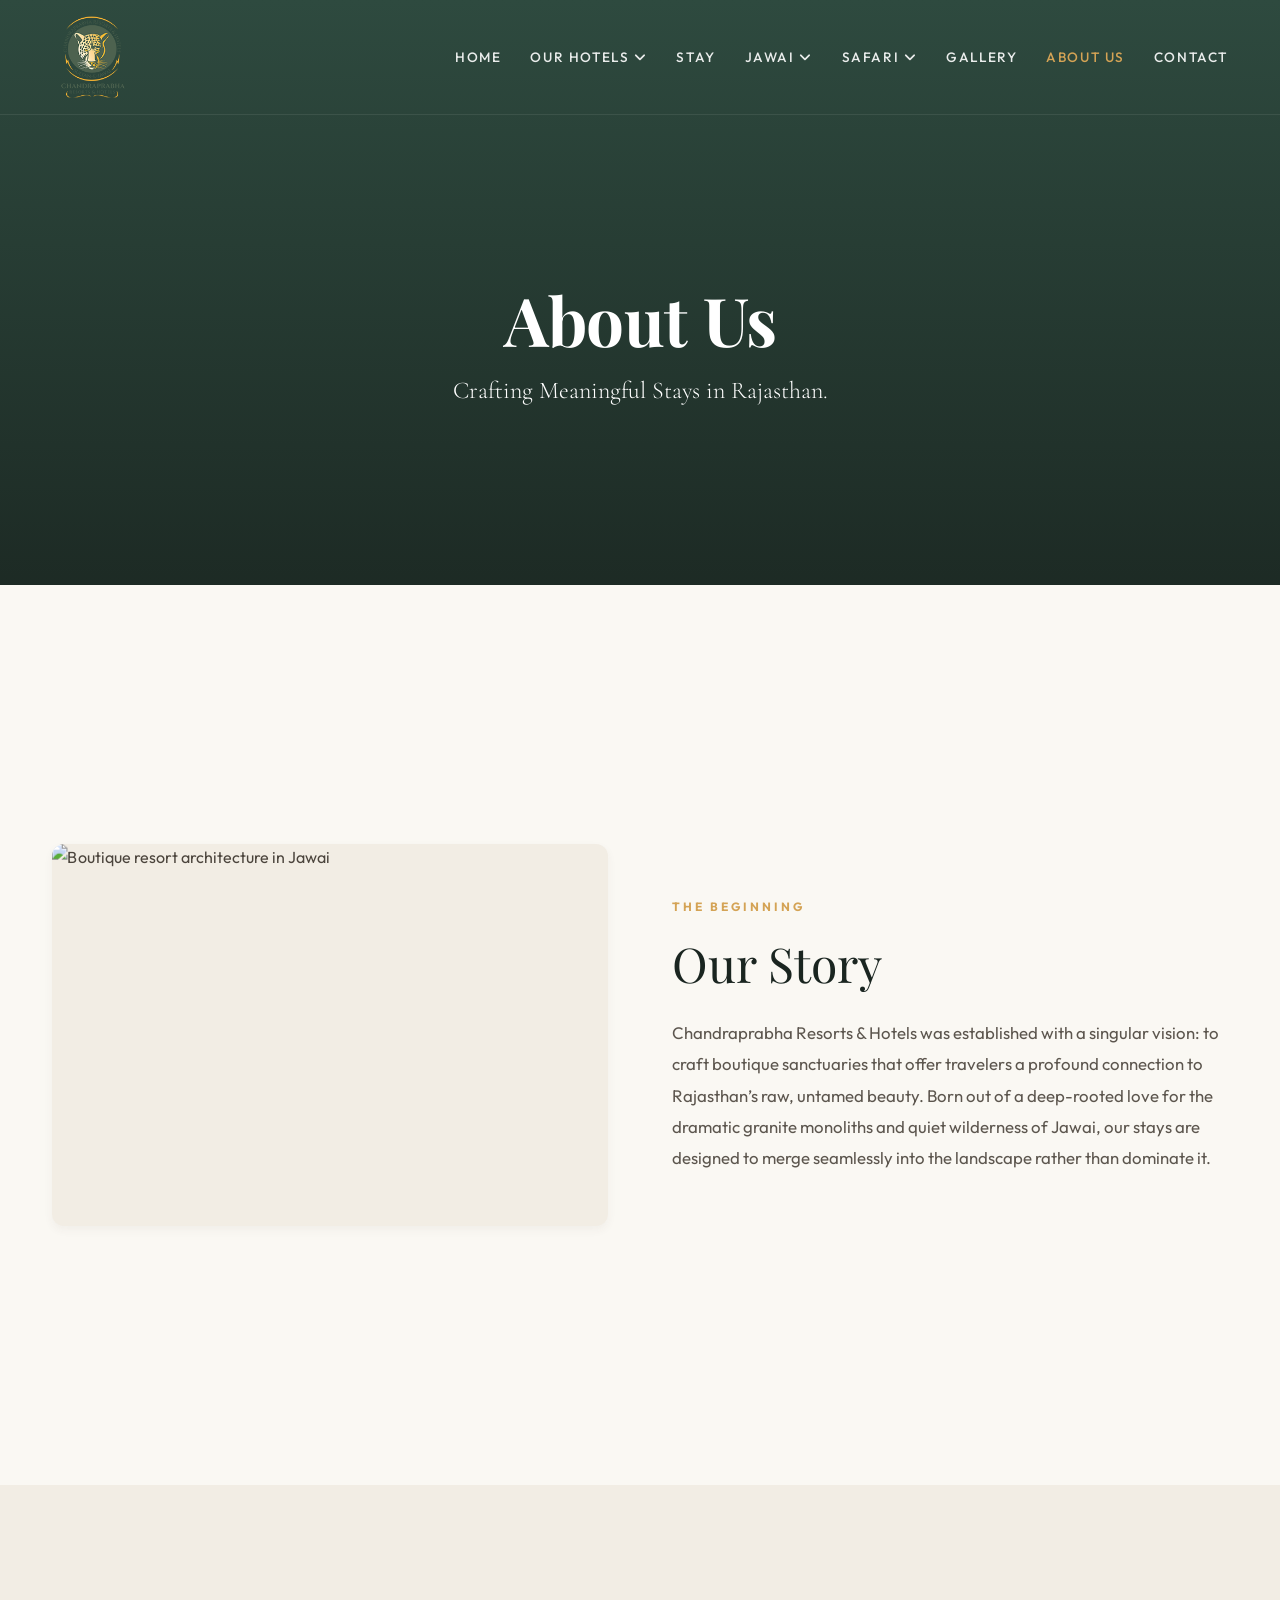
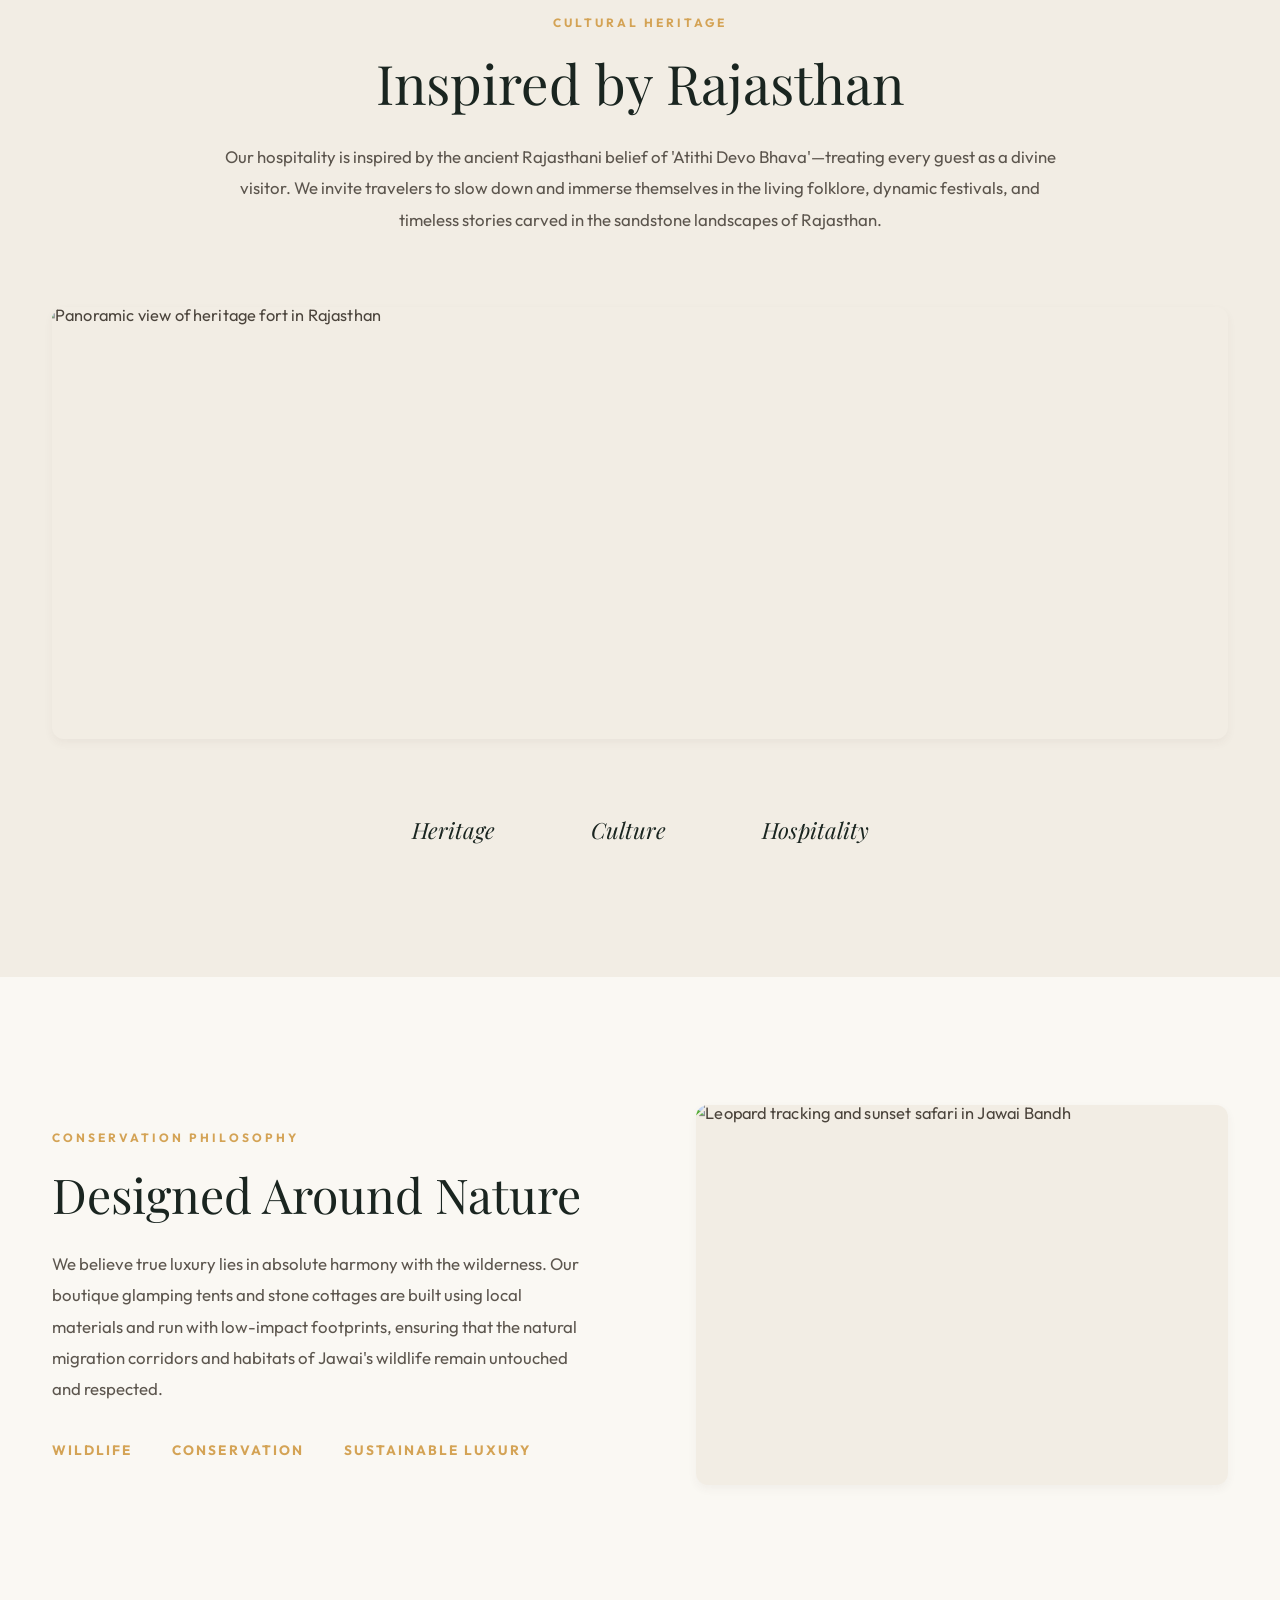
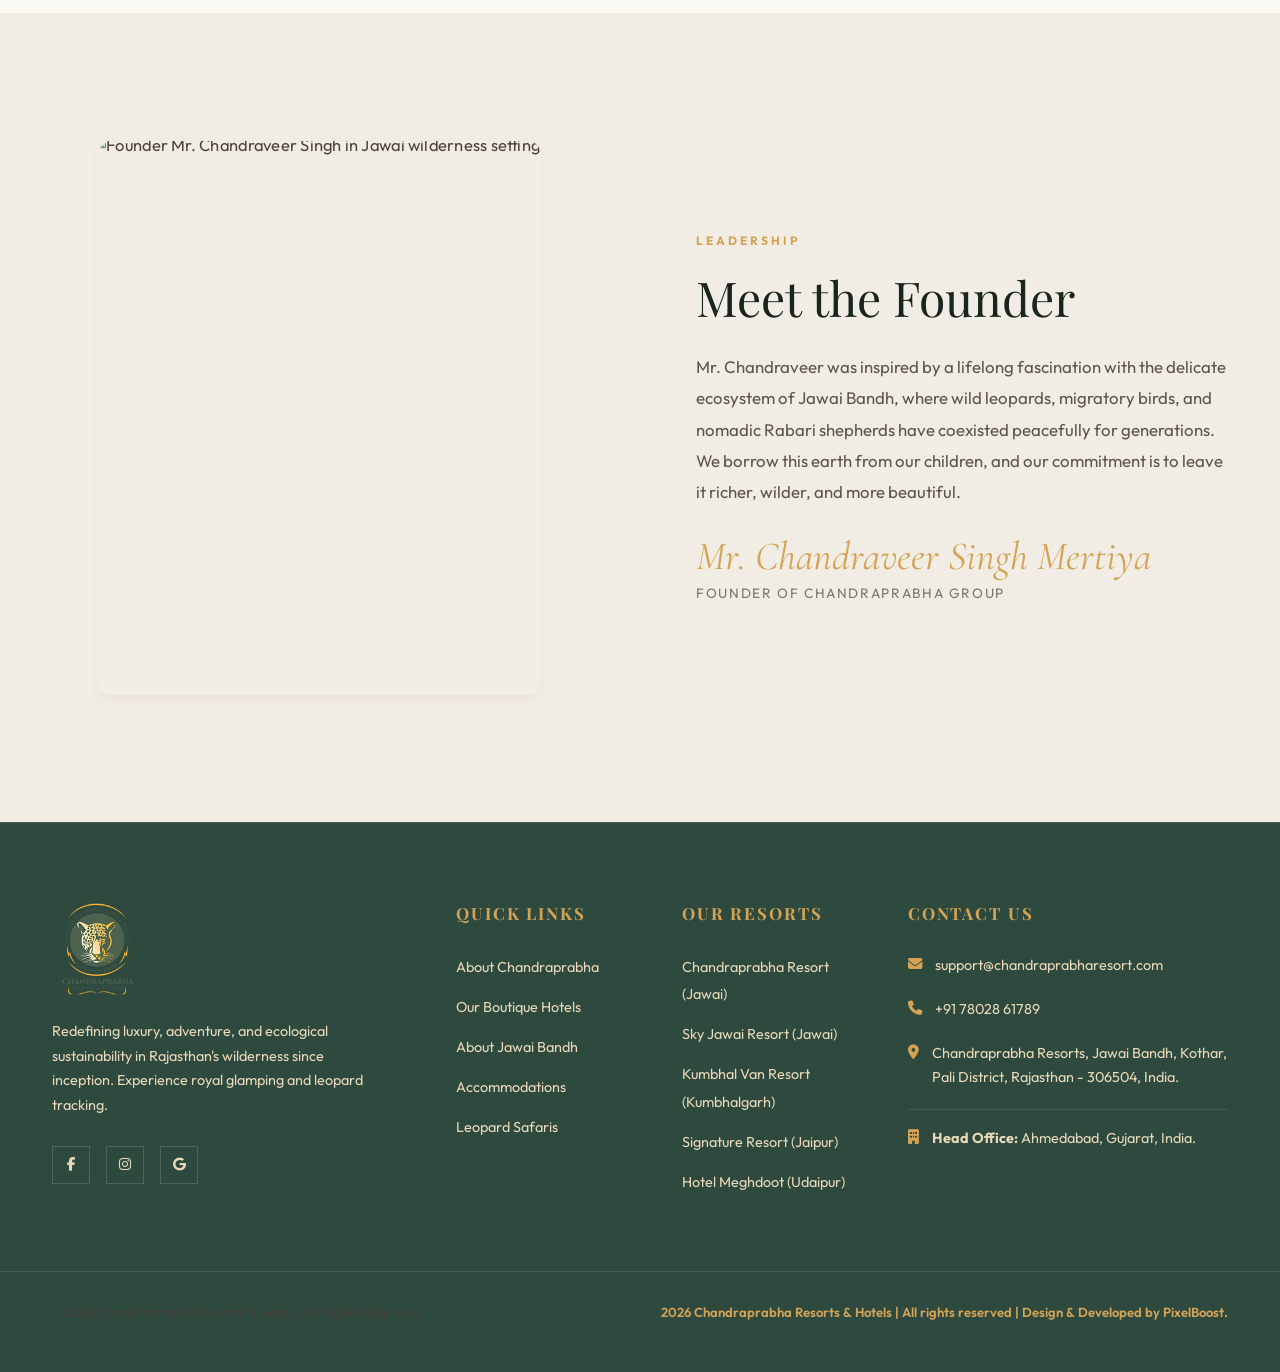
==== commit 557a31e5: "Update paths in about" ====
--- a/about.html
+++ b/about.html
@@ -37,7 +37,7 @@
             <div class="container flex-between">
                 <div class="logo">
                     <a href="index.html">
-                        <img src="chandraprabha-logo.png" alt="Chandraprabha Resorts Logo" class="logo-img">
+                        <img src="images/chandraprabha-logo.png" alt="Chandraprabha Resorts Logo" class="logo-img">
                     </a>
                 </div>
 
@@ -292,7 +292,7 @@
         <div class="container footer-grid">
             <!-- Footer col 1 -->
             <div class="footer-col brand-col">
-                <img src="chandraprabha-logo.png" alt="Chandraprabha Logo" class="footer-logo">
+                <img src="images/chandraprabha-logo.png" alt="Chandraprabha Logo" class="footer-logo">
                 <p>Redefining luxury, adventure, and ecological sustainability in Rajasthan's wilderness since
                     inception. Experience royal glamping and leopard tracking.</p>
                 <div class="footer-socials">
@@ -357,4 +357,4 @@
     <script src="about.js"></script>
 </body>
 
-</html>+</html>
